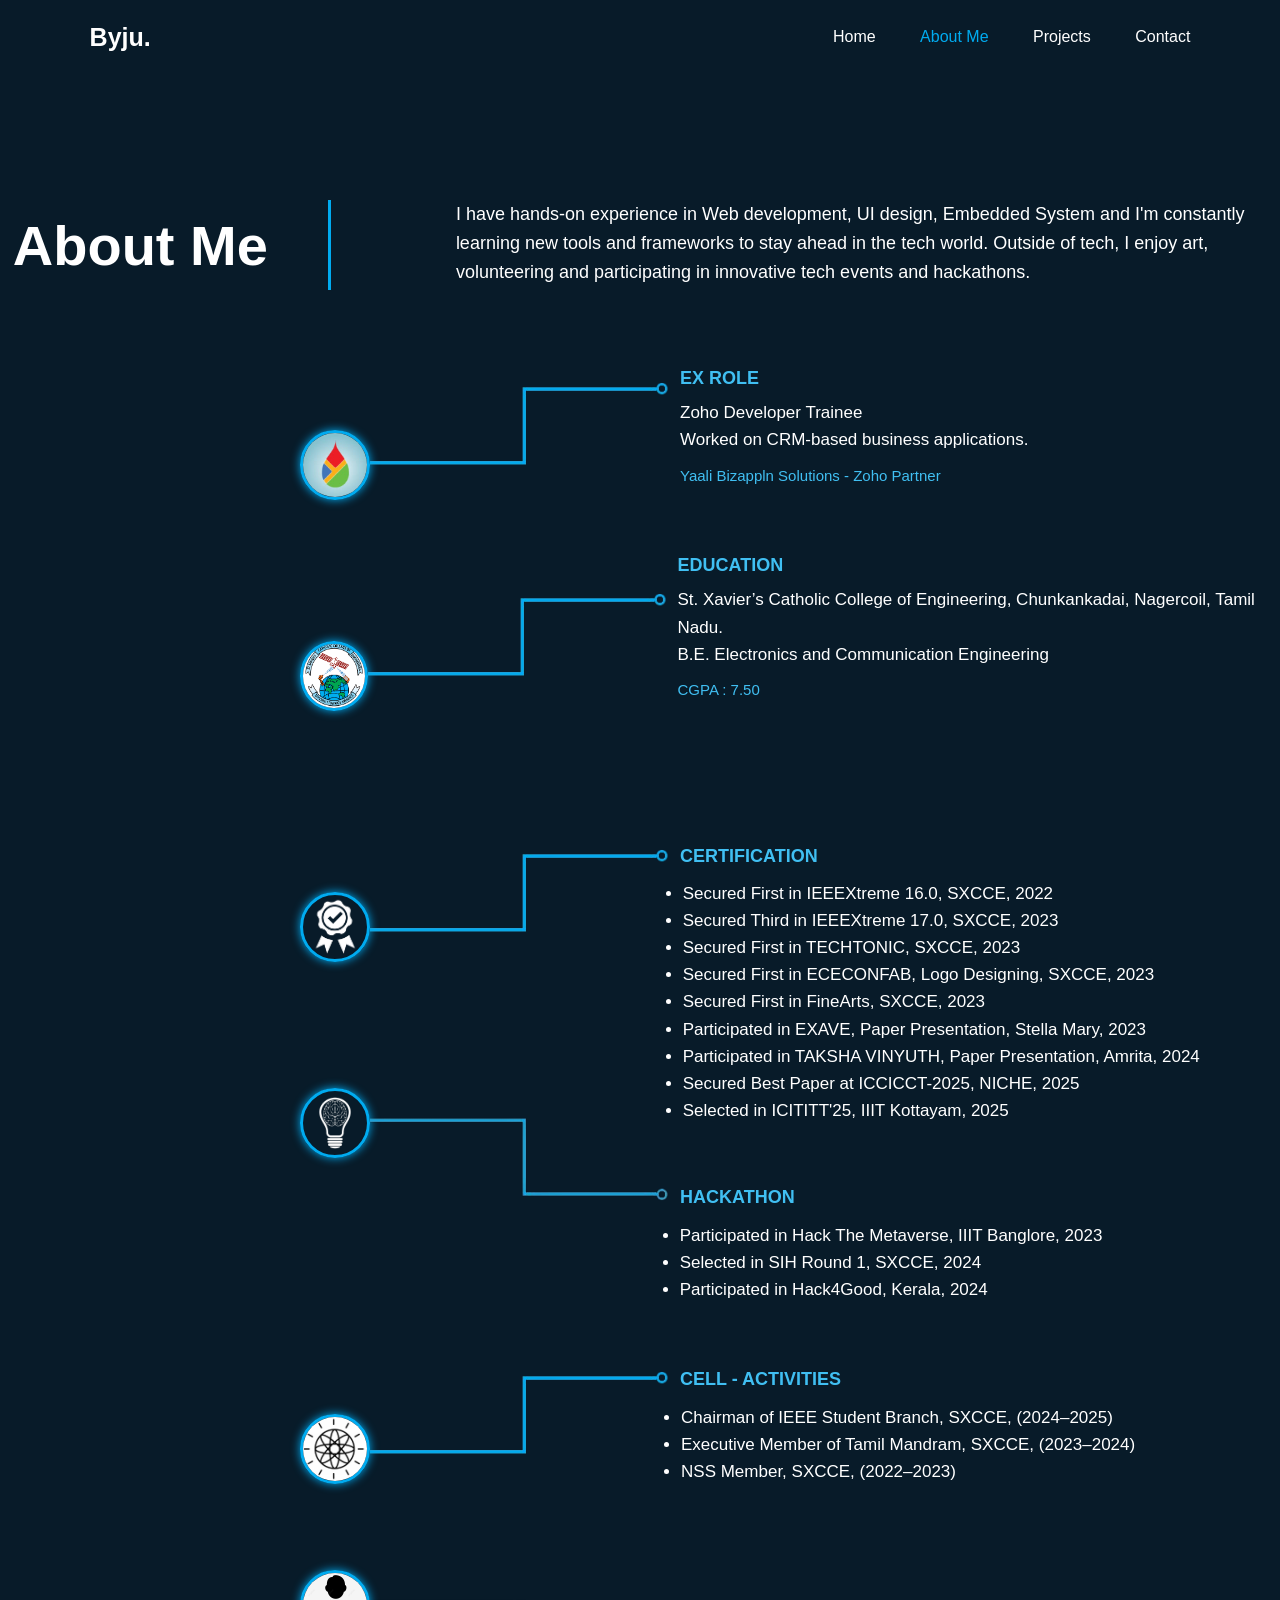
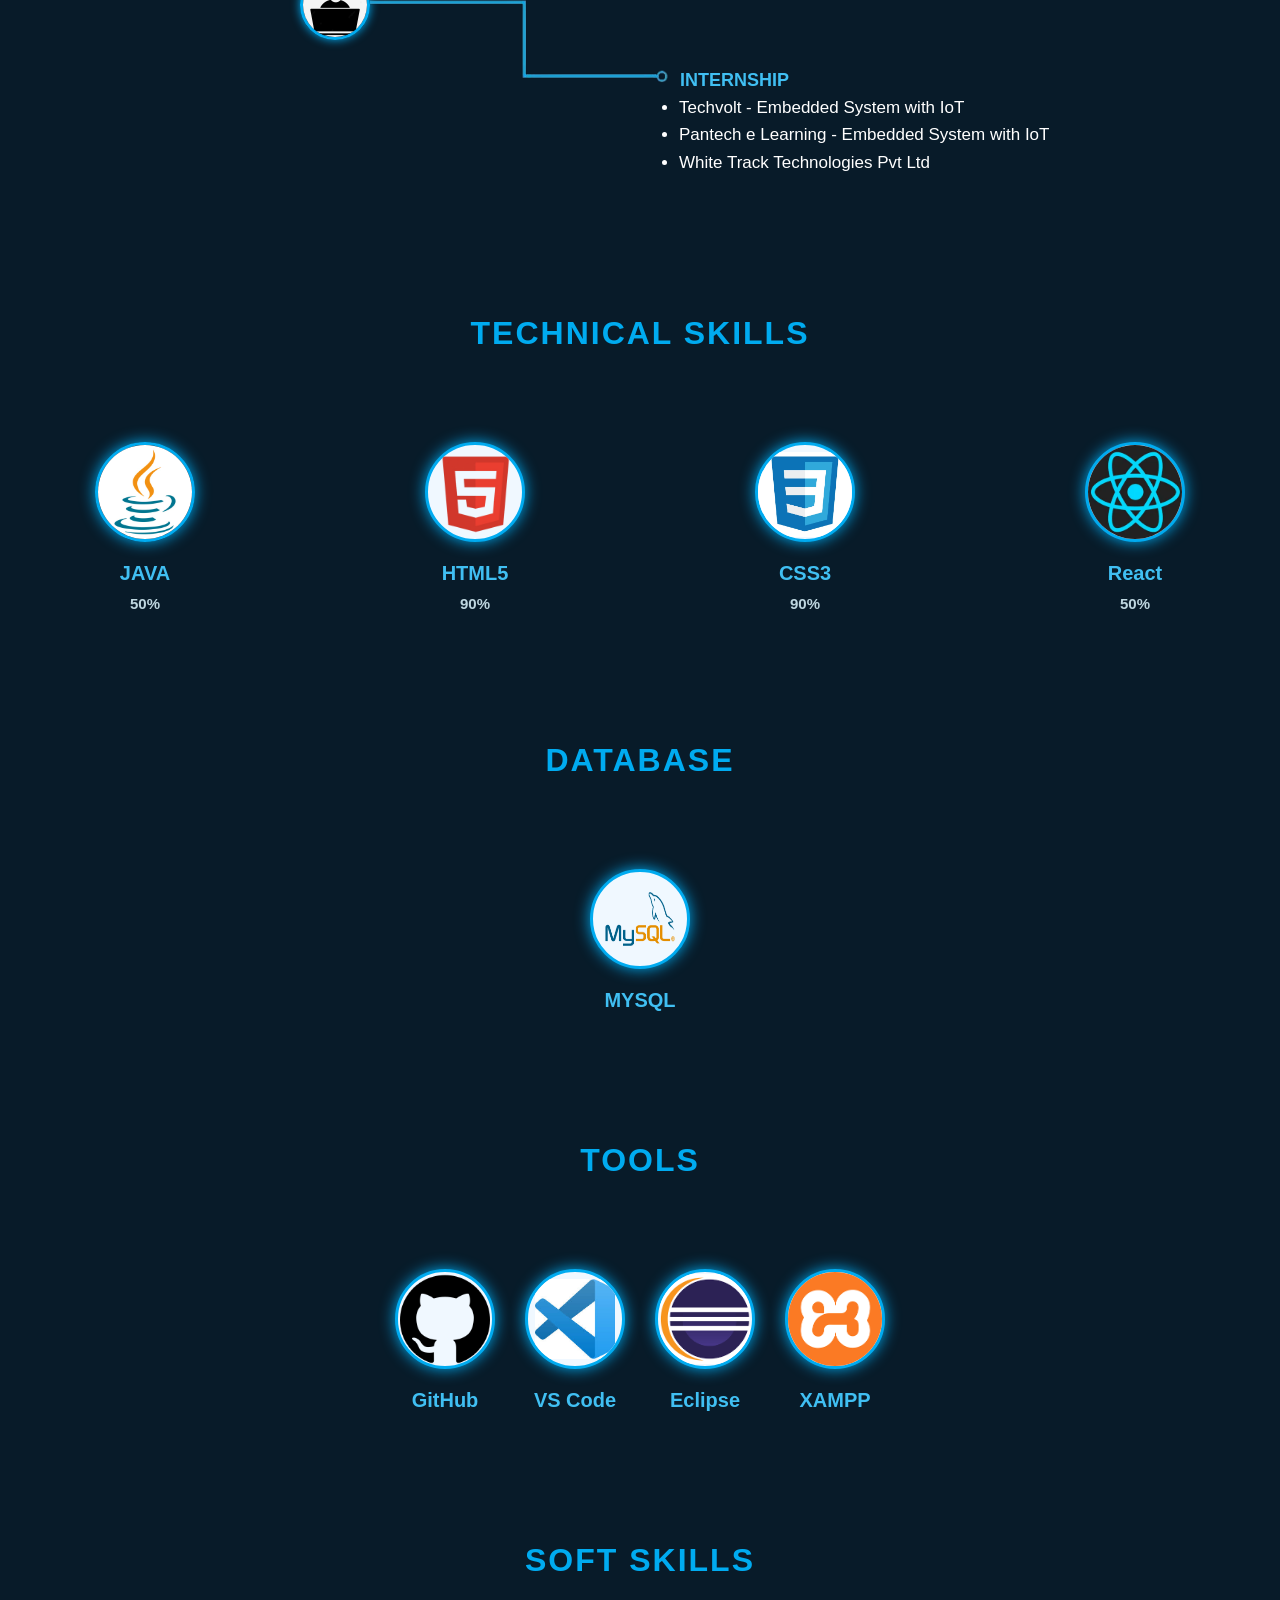
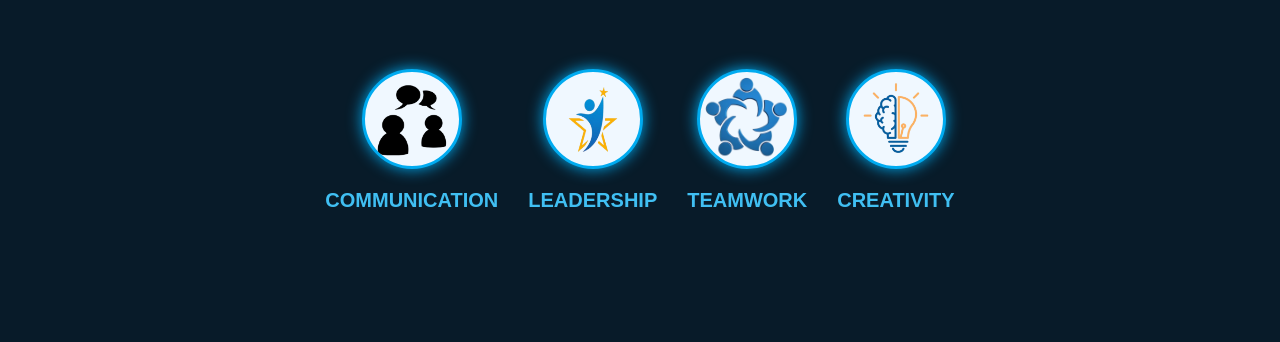
==== about.html @ d05a72ec "first commit" ====
<!DOCTYPE html>
<html lang="en">
<head>
    <meta name="viewport" content="width=device-width, initial-scale=1.0">
    <title>About Me</title>
    <link rel="stylesheet" href="about.css">
</head>
<body>
    <header class="header">
        <a href="#" class="logo">Byju.</a>
        <nav class="navbar">
            <a href="index.html">Home</a>
            <a href="about.html" class="active">About Me</a>
            <a href="Projects.html">Projects</a>
            <a href="contact.html">Contact</a>
        </nav>
    </header>

<section class="about">
  <div class="about-content">
    <div class="about-row">
      <h1><span>About</span> <span>Me</span></h1>
      <div class="line-row">
      <p>
        I have hands-on experience in Web development, UI design, Embedded System and I'm constantly learning new tools and frameworks to stay ahead in the tech world. Outside of tech, I enjoy art, volunteering and participating in innovative tech events and hackathons.
      </p>
    </div>
    </div>
  </div>
</section>


<div class="certificate-row">
  <div class="circle-box">
    <img src="yaali.jpeg" style="width: 70px; height: 70px;" alt="certification">
  </div>

   <img src="line.png" class="line-img">

  <div class="education-text" style="margin-top: 35px;">
    <span>EX ROLE</span>
    <p>
      Zoho Developer Trainee
      <br>
        Worked on CRM-based business applications.
      <br>
      <p style="font-size:15px;  color:#40bff2;">Yaali Bizappln Solutions - Zoho Partner
</p>
    </p>
  </div>
</div>


<div class="certificate-row">
  <div class="circle-box">
    <img src="xavier.png" style="width: 70px; height: 70px;" alt="certification">
  </div>

  <img src="line.png" class="line-img">

  <div class="education-text" style="margin-top: 15px;">
    <span>EDUCATION</span>
    <p>
      St. Xavier’s Catholic College of Engineering, Chunkankadai, Nagercoil, Tamil Nadu.
      <br>
      B.E. Electronics and Communication Engineering &emsp;&emsp;&emsp;<p style="font-size:15px;  color:#40bff2;">
  CGPA : 7.50
</p>
    </p>
  </div>
</div>


<div class="certificate-row" style="display: flex; align-items: center;">
    <div class="circle-box" style="margin-top:140px">  
        <img src="certificate_logo.png" style="width: 60px; height: 60px;" alt="certification">
    </div>
    <img src="line.png" style="width: 300px; height: 100px; margin-left: 0px; margin-top:70px ;">
<span style="color: #40bff2; margin-left: 10px; font-size: 18px; font-weight: 700;">CERTIFICATION</span>
<ul style="margin-top: 100px; margin-left: -135px; color: white; font-size: 17px;margin-bottom: -190px;line-height: 1.6;">
  <li>Secured First in IEEEXtreme 16.0, SXCCE, 2022</li>
  <li>Secured Third in IEEEXtreme 17.0, SXCCE, 2023</li>
  <li>Secured First in TECHTONIC, SXCCE, 2023</li>
  <li>Secured First in ECECONFAB, Logo Designing, SXCCE, 2023</li>
  <li>Secured First in FineArts, SXCCE, 2023</li>
  <li>Participated in EXAVE, Paper Presentation, Stella Mary, 2023</li>
  <li>Participated in TAKSHA VINYUTH, Paper Presentation, Amrita, 2024</li>
  <li>Secured Best Paper at ICCICCT-2025, NICHE, 2025</li>
  <li>Selected in ICITITT'25, IIIT Kottayam, 2025</li>
</ul>
</div>

<div class="hackathon-row" style="display: flex; align-items: center; margin-top: 60px;">
  <div class="circle-box" style="margin-top: -150px;">
    <img src="hackathon-.png" style="width: 100px; height: 100px;" alt="hackathon">
  </div>
  <img src="line_op.png" style="width: 300px; height: 100px; margin-left: 0px; margin-top:-80px">
  <span style="color: #40bff2; margin-left: 10px; font-size: 18px; font-weight: 700;">HACKATHON</span>
  <ul style="margin-top: 200px; margin-left: -115px; color: white; font-size: 17px; margin-bottom: 70px;line-height: 1.6;">
  <li>Participated in Hack The Metaverse, IIIT Banglore, 2023</li>
  <li>Selected in SIH Round 1, SXCCE, 2024</li>
  <li>Participated in Hack4Good, Kerala, 2024</li>
</ul>
</div>

<div class="cell-activity" style="display: flex; align-items: center; margin-top: 60px;">
  <div class="circle-box" style="margin-top: -290px;">
    <img src="cell.jpg" style="width: 80px; height: 80px;" alt="cell activity">
  </div>
  <img src="line.png" style="width: 300px; height: 100px; margin-left: 0px; margin-top:-360px">
  <span style="color: #40bff2; margin-left: 10px; font-size: 18px; font-weight: 700;margin-top: -430px;">CELL - ACTIVITIES</span>
  <ul style="margin-bottom: 270px; margin-left: -160px; color: white; font-size: 17px; margin-top: -30px; line-height: 1.6;">
  <li>Chairman of IEEE Student Branch, SXCCE, (2024–2025)</li>
  <li>Executive Member of Tamil Mandram, SXCCE, (2023–2024)</li>
  <li>NSS Member, SXCCE, (2022–2023)</li>
</ul>
</div>

<div class="internship" style="display: flex; align-items: center; margin-top: 60px;">
  <div class="circle-box" style="margin-top: -420px;">
    <img src="internship.jpg" style="width: 80px; height: 80px;" alt="internship">
  </div>
  <img src="line_op.png" style="width: 300px; height: 100px; margin-left: 0px; margin-top:-350px">
  <span style="color: #40bff2; margin-left: 10px; font-size: 18px; font-weight: 700;margin-top: -270px;">INTERNSHIP</span>
  <ul style="margin-top: -220px; margin-left: -110px; color: white; font-size: 17px; margin-bottom: -60px; line-height: 1.6;">
  <li>Techvolt - Embedded System with IoT</li>
  <li>Pantech e Learning - Embedded System with IoT</li>
  <li>White Track Technologies Pvt Ltd</li>
</ul>
</div>

<center>
  <h2 style="color: #00abf0; font-size: 32px; font-weight: bold; letter-spacing: 2px; margin-top: 100px; margin-bottom: -30px;">
    TECHNICAL SKILLS</h2></center>

<div class="skills-section" style="display: flex; flex-wrap: wrap; justify-content: center; gap: 30px; margin-top: 20px; margin-bottom: 130px;">
  <div class="skill-item" style="display: flex; flex-direction: column; align-items: center;">
    <div class="lan-box" style="background-color: transparent; margin-left: 0px; margin-bottom: 20px;">
      <img src="java.jpg" style="width: 120px; height: 120px;" alt="java">
    </div>
    <p style="color: #40bff2; font-weight: bold; font-size: 20px;">JAVA</p>
    <p style="color: #bfd7e0; font-weight: bold; font-size: 15px; margin-top: 10px;">50%</p>
  </div>

  <div class="skill-item" style="display: flex; flex-direction: column; align-items: center;">
    <div class="lan-box" style="background-color: aliceblue; margin-bottom: 20px;">
      <img src="html 5.png" style="width: 95px; height: 95px;" alt="html">
    </div>
    <p style="color: #40bff2; font-weight: bold; font-size: 20px; margin-left: 200px;">HTML5</p>
    <p style="color: #bfd7e0; font-weight: bold; font-size: 15px; margin-left: 200px; margin-top: 10px;">90%</p>
  </div>

  <div class="skill-item" style="display: flex; flex-direction: column; align-items: center;">
    <div class="lan-box" style="background-color: aliceblue; margin-bottom: 20px;">
      <img src="css.jpg" style="width: 120px; height: 85px; margin-top: 5px;" alt="css">
    </div>
    <p style="color: #40bff2; font-weight: bold; font-size: 20px; margin-left: 200px;">CSS3</p>
    <p style="color: #bfd7e0; font-weight: bold; font-size: 15px; margin-left: 200px; margin-top: 10px;">90%</p>
  </div>

  <div class="skill-item" style="display: flex; flex-direction: column; align-items: center;">
    <div class="lan-box" style="background-color: aliceblue; margin-bottom: 20px;">
      <img src="react.png" style="width: 95px; height: 96px;" alt="react">
    </div>
    <p style="color: #40bff2; font-weight: bold; font-size: 20px; margin-left: 200px;">React</p>
    <p style="color: #bfd7e0; font-weight: bold; font-size: 15px; margin-left: 200px; margin-top: 10px;">50%</p>
  </div>
</div>


<div>
  <center>
    <h2 style="color: #00abf0; font-size: 32px; font-weight: bold; letter-spacing: 2px; margin-top: 100px; margin-bottom: -30px;">
      DATABASE
    </h2>
  </center>
  <div class="skills-section" style="display: flex; flex-wrap: wrap; justify-content: center; gap: 30px; margin-top: 20px; margin-bottom: 130px;">
    <div class="skill-item" style="display: flex; flex-direction: column; align-items: center;">
      <div class="lans-box" style="background-color: aliceblue; margin-bottom: 20px;">
        <img src="mysql.png" style="width: 90px; height: 90px;" alt="mysql">
      </div>
      <p style="color: #40bff2; font-weight: bold; font-size: 20px;">MYSQL</p>
    </div>
</div>


<div>
  <center>
    <h2 style="color: #00abf0; font-size: 32px; font-weight: bold; letter-spacing: 2px; margin-top: 100px; margin-bottom: -30px;">
      TOOLS
    </h2>
  </center>
  <div class="skills-section" style="display: flex; flex-wrap: wrap; justify-content: center; gap: 30px; margin-top: 20px; margin-bottom: 130px;">
    <div class="skill-item" style="display: flex; flex-direction: column; align-items: center;">
      <div class="lans-box" style="background-color: aliceblue; margin-bottom: 20px;">
        <img src="github.png" style="width: 90px; height: 90px;" alt="github">
      </div>
      <p style="color: #40bff2; font-weight: bold; font-size: 20px;">GitHub</p>
    </div>

    <div class="skill-item" style="display: flex; flex-direction: column; align-items: center;">
      <div class="lans-box" style="background-color: aliceblue; margin-bottom: 20px;">
        <img src="vs.jpg" style="width: 80px; height: 80px;" alt="vs">
      </div>
      <p style="color: #40bff2; font-weight: bold; font-size: 20px;">VS Code</p>
    </div>

    <div class="skill-item" style="display: flex; flex-direction: column; align-items: center;">
      <div class="lans-box" style="background-color: aliceblue; margin-bottom: 20px;">
        <img src="eclipse.png" style="width: 90px; height: 90px;" alt="eclipse">
      </div>
      <p style="color: #40bff2; font-weight: bold; font-size: 20px;">Eclipse</p>
    </div>

    <div class="skill-item" style="display: flex; flex-direction: column; align-items: center;">
      <div class="lans-box" style="background-color: aliceblue; margin-bottom: 20px;">
        <img src="xampp.png" style="width: 95px; height: 95px;" alt="xampp">
      </div>
      <p style="color: #40bff2; font-weight: bold; font-size: 20px;">XAMPP</p>
    </div>
</div>


<center>
  <h2 style="color: #00abf0; font-size: 32px; font-weight: bold; letter-spacing: 2px; margin-top: 100px; margin-bottom: -30px;">
    SOFT SKILLS
  </h2>
</center>

<div class="skills-section" style="display: flex; flex-wrap: wrap; justify-content: center; gap: 30px; margin-top: 20px; margin-bottom: 130px;">
  <div class="skill-item" style="display: flex; flex-direction: column; align-items: center;">
    <div class="lans-box" style="background-color: aliceblue; margin-bottom: 20px;">
      <img src="comm.png" style="width: 70px; height: 75px;" alt="comm">
    </div>
    <p style="color: #40bff2; font-weight: bold; font-size: 20px;">COMMUNICATION</p>
  </div>

  <div class="skill-item" style="display: flex; flex-direction: column; align-items: center;">
    <div class="lans-box" style="background-color: aliceblue; margin-bottom: 20px;">
       <img src="leader.png" style="width: 130px; height: 125px;" alt="leader">
    </div>
    <p style="color: #40bff2; font-weight: bold; font-size: 20px;">LEADERSHIP</p>
  </div>

  <div class="skill-item" style="display: flex; flex-direction: column; align-items: center;">
    <div class="lans-box" style="background-color: aliceblue; margin-bottom: 20px;">
      <img src="teamwork-.png" style="width: 120px; height: 110px; margin-bottom: 2px;" alt="team">
    </div>
    <p style="color: #40bff2; font-weight: bold; font-size: 20px;">TEAMWORK</p>
  </div>

  <div class="skill-item" style="display: flex; flex-direction: column; align-items: center;">
    <div class="lans-box" style="background-color: aliceblue; margin-bottom: 20px;">
      <img src="creativity.png" style="width: 135px; height: 130px; margin-bottom: 2px;" alt="creativity">
    </div>
    <p style="color: #40bff2; font-weight: bold; font-size: 20px;">CREATIVITY</p>
  </div>
</div>


</body>
</html>
---- about.css ----
* {
    margin: 0;
    padding: 0;
    box-sizing: border-box;
    font-family: 'Poppins', sans-serif;
}

body {
    background: #081b29;
    color: white;
}

.header {
    position: fixed;
    top: 0;
    left: 0;
    width: 100%;
    height: 15px;
    padding: 37px 7%;
    background: #081b29;
    display: flex;
    justify-content: space-between;
    align-items: center;
    z-index: 100;
}

.logo {
    font-size: 25px;
    font-weight: 600;
    color: rgb(255, 255, 255);
    text-decoration: none;
}

.navbar a {
    margin-left: 40px;
    text-decoration: none;
    color: rgb(255, 255, 255);
    font-weight: 500;
    transition: 1s;
}

.navbar a:hover,
.navbar a.active {
    color: #00abf0
}
.about {
  margin-top: 10vh;
  padding: 0 1%;
  text-align: center;
}

.about-content {
  max-width: 1320px;
  margin: 0 auto;
  margin-top: 200px;
}
.about-content h1 {
  font-size: 56px;
  font-weight: 700;
  margin: 0;
  white-space: nowrap; 
}

.about-row {
  display: flex;
  align-items: center;
  text-align: left;
  gap: 30px; 
}
.about-row p {
    font-size: 25px;
    line-height: 1.6;
    margin-bottom: 4px;
}

.line-row {
  border-left: 3px solid #00abf0;
  padding-left: 25px;

}


.about-content h1 {
  font-size: 56px;
  font-weight: 700;
  margin: 0;
  margin-right: 30px; 
}


.about-content p {
  font-size: 18px;
  line-height: 1.6;
  max-width: 1000px;
  padding-left: 100px;
}

.circle-box {
    width: 70px;
    height: 70px;
    border-radius: 50%;
    overflow: hidden;
    border: 3px solid #00abf0;
    box-shadow: 0 0 10px #00abf0;
    display: flex;
    justify-content: center;
    align-items: center;
    margin-left: 300px;
    margin-top: 100px;
}
.lan-box {
    width: 100px;
    height: 100px;
    border-radius: 50%;
    overflow: hidden;
    border: 3px solid #00abf0;
    box-shadow: 0 0 15px #00abf0;
    display: flex;
    justify-content: center;
    align-items: center;
    margin-left: 200px;
    margin-top: 100px;
}

.lans-box {
    width: 100px;
    height: 100px;
    border-radius: 50%;
    overflow: hidden;
    border: 3px solid #00abf0;
    box-shadow: 0 0 15px #00abf0;
    display: flex;
    justify-content: center;
    align-items: center;
    margin-top: 100px;
}


.certificate-row {
  display: flex;
  align-items: center;
  margin: 40px 0;
}

.certificate-row .circle-box img {
  width: 70px;
  height: 70px;
}
.certificate-row .line-img {
  width: 300px;
  height: 100px;
  margin-top: 20px;
}
/* Text Styling */
.certificate-row .education-text span {
  color: #40bff2;
  font-size: 18px;
  font-weight: 700;
  margin-left: 10px;
}

.certificate-row .education-text p {
  color: white;
  font-size: 17px;
  line-height: 1.6;
  margin: 10px 0 0 10px;
}

/* 🔹 Responsive Fix for ≤768px */
@media (max-width: 768px) {
  .certificate-row {
    flex-direction: column;
    text-align: center;
  }

  .certificate-row .circle-box,
  .certificate-row .line-img {
    display: none;
  }

  .certificate-row .education-text span {
    margin: 10px 0;
    font-size: 16px;
  }

  .certificate-row .education-text p {
    font-size: 15px;
    margin: 5px 0 0 0;
    text-align: center;
  }
}



@media screen and (max-width: 768px) {
  .header {
    flex-direction: column;
    align-items: flex-start;
    padding: 20px 5%;
    height: 100px;
  }

  .navbar {
    display: flex;
    flex-wrap: wrap;
    margin-top: 10px;
  }

  .navbar a {
    margin: 10px 10px 0 0;
  }

  .about {
    margin-top: 20vh;
    padding: 0 5%;
  }

  .about-content {
    margin-top: 100px;
  }

  .about-content h1 {
    font-size: 36px;
    white-space: normal;
    text-align: center;
  }

  .about-row {
    flex-direction: column;
    align-items: center;
    text-align: center;
  }

  .about-content p {
    padding-left: 0;
    font-size: 16px;
  }
  
  .lan-box {
    width: 80px;
    height: 80px;
    margin: 40px auto 20px auto;
  }

  p[style*="margin-left"] {
    margin-left: 0 !important;
    text-align: center;
  }

    .certificate-row {
    flex-direction: column;
    align-items: center;
    text-align: center;
    margin: 40px 0;
  
  }

  .certificate-row .circle-box {
   display: none;
  }

  .certificate-row img {
    display: none; 
  }

  .certificate-row span {
    margin: 20px 0 10px 0 !important;
    font-size: 16px !important;
  }

  .certificate-row ul {
    margin: 10px 20px !important;
    padding-left: 20px;
    font-size: 15px;
    text-align: left;
    line-height: 1.6;
  }

    
    .hackathon-row {
    flex-direction: column;
    align-items: center;
    text-align: center;
    margin: 40px 0;
  
  }

  .hackathon-row .circle-box {
   display: none;
  }

  .hackathon-row img {
    display: none; 
  }

  .hackathon-row span {
    margin: 20px 0 10px 0 !important;
    font-size: 16px !important;
  }

  .hackathon-row ul {
    margin: 10px 20px !important;
    padding-left: 20px;
    font-size: 15px;
    text-align: left;
    line-height: 1.6;
  }
  
  .cell-activity{
    flex-direction: column;
    align-items: center;
    text-align: center;
    margin: 40px 0;
  
  }

  .cell-activity .circle-box {
   display: none;
  }

  .cell-activity img {
    display: none; 
  }

  .cell-activity span {
    margin: 20px 0 10px 0 !important;
    font-size: 16px !important;
  }

  .cell-activity ul {
    margin: 10px 20px !important;
    padding-left: 20px;
    font-size: 15px;
    text-align: left;
    line-height: 1.6;
  }
  
.internship{
    flex-direction: column;
    align-items: center;
    text-align: center;
    margin: 40px 0;
  
  }

  .internship .circle-box {
   display: none;
  }

  .internship img {
    display: none; 
  }

  .internship span {
    margin: 20px 0 10px 0 !important;
    font-size: 16px !important;
  }

  .internship ul {
    margin: 10px 20px !important;
    padding-left: 20px;
    font-size: 15px;
    text-align: left;
    line-height: 1.6;
  }


}
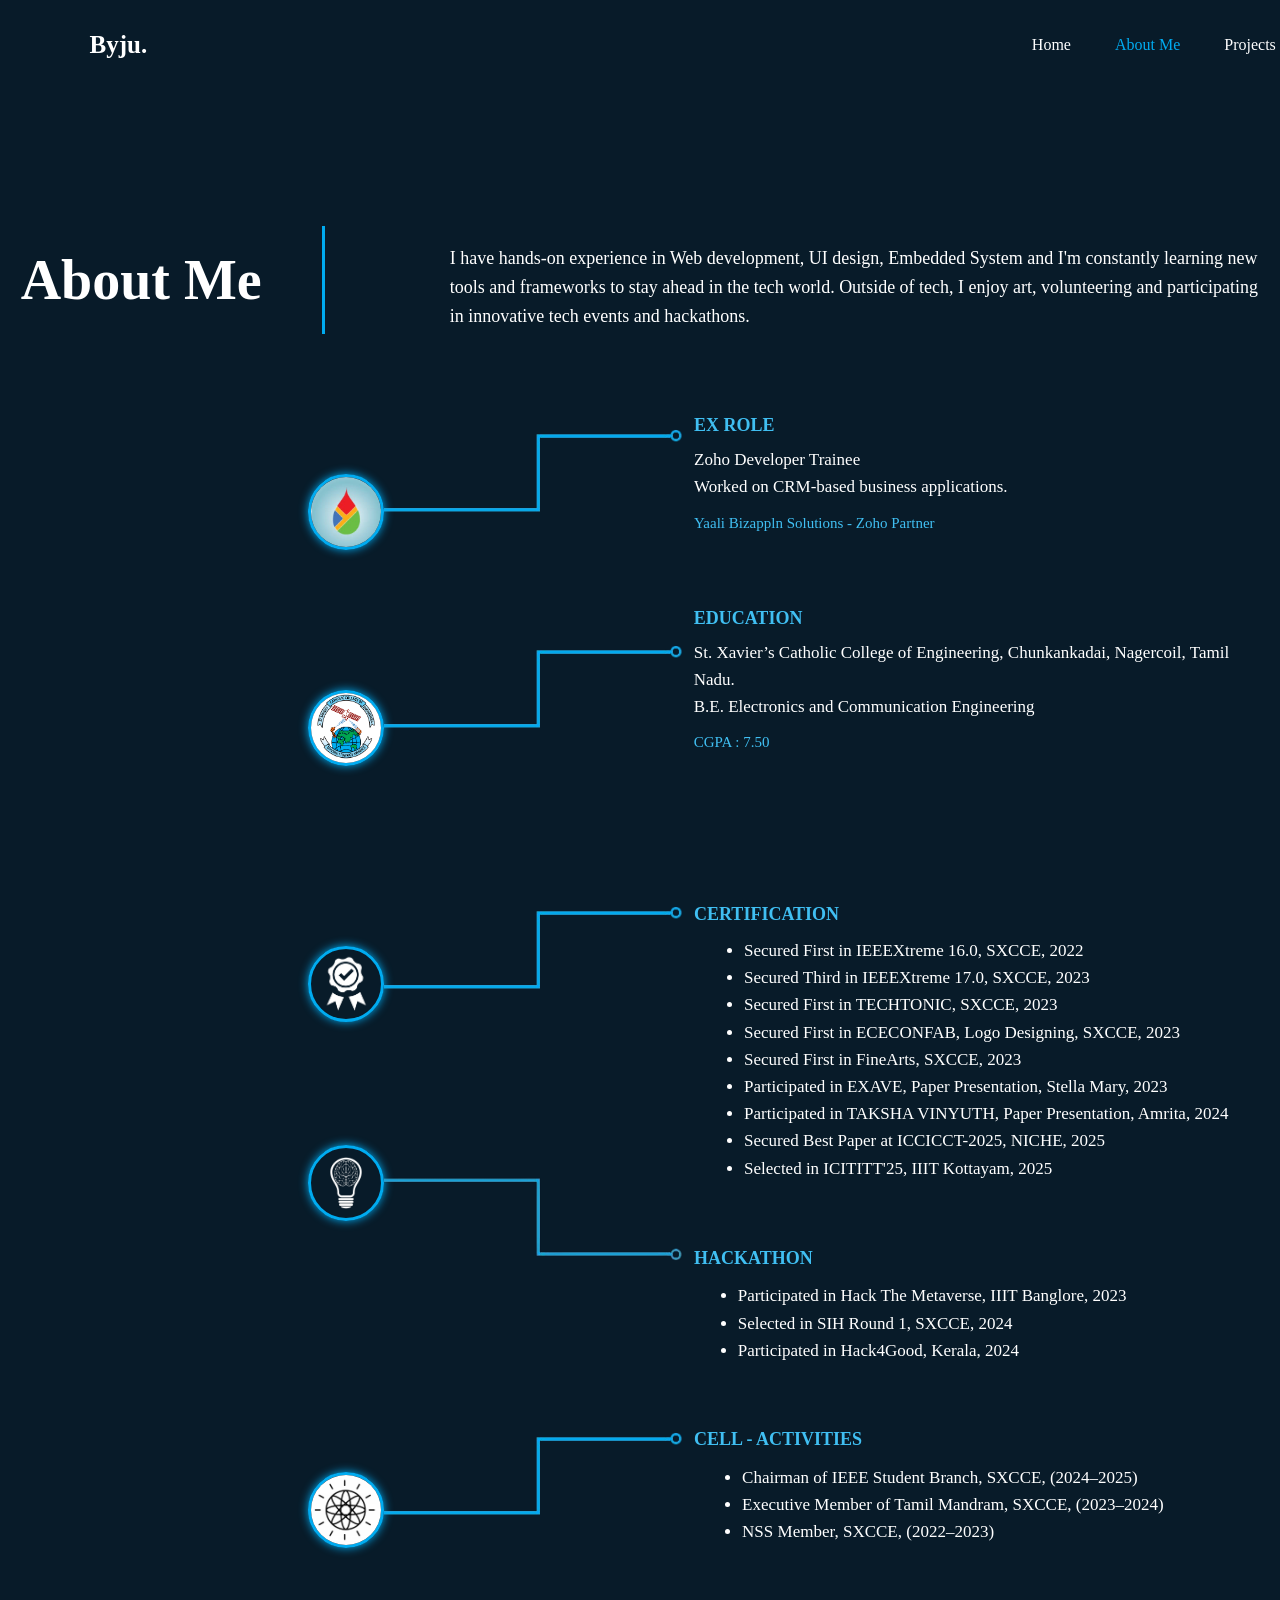
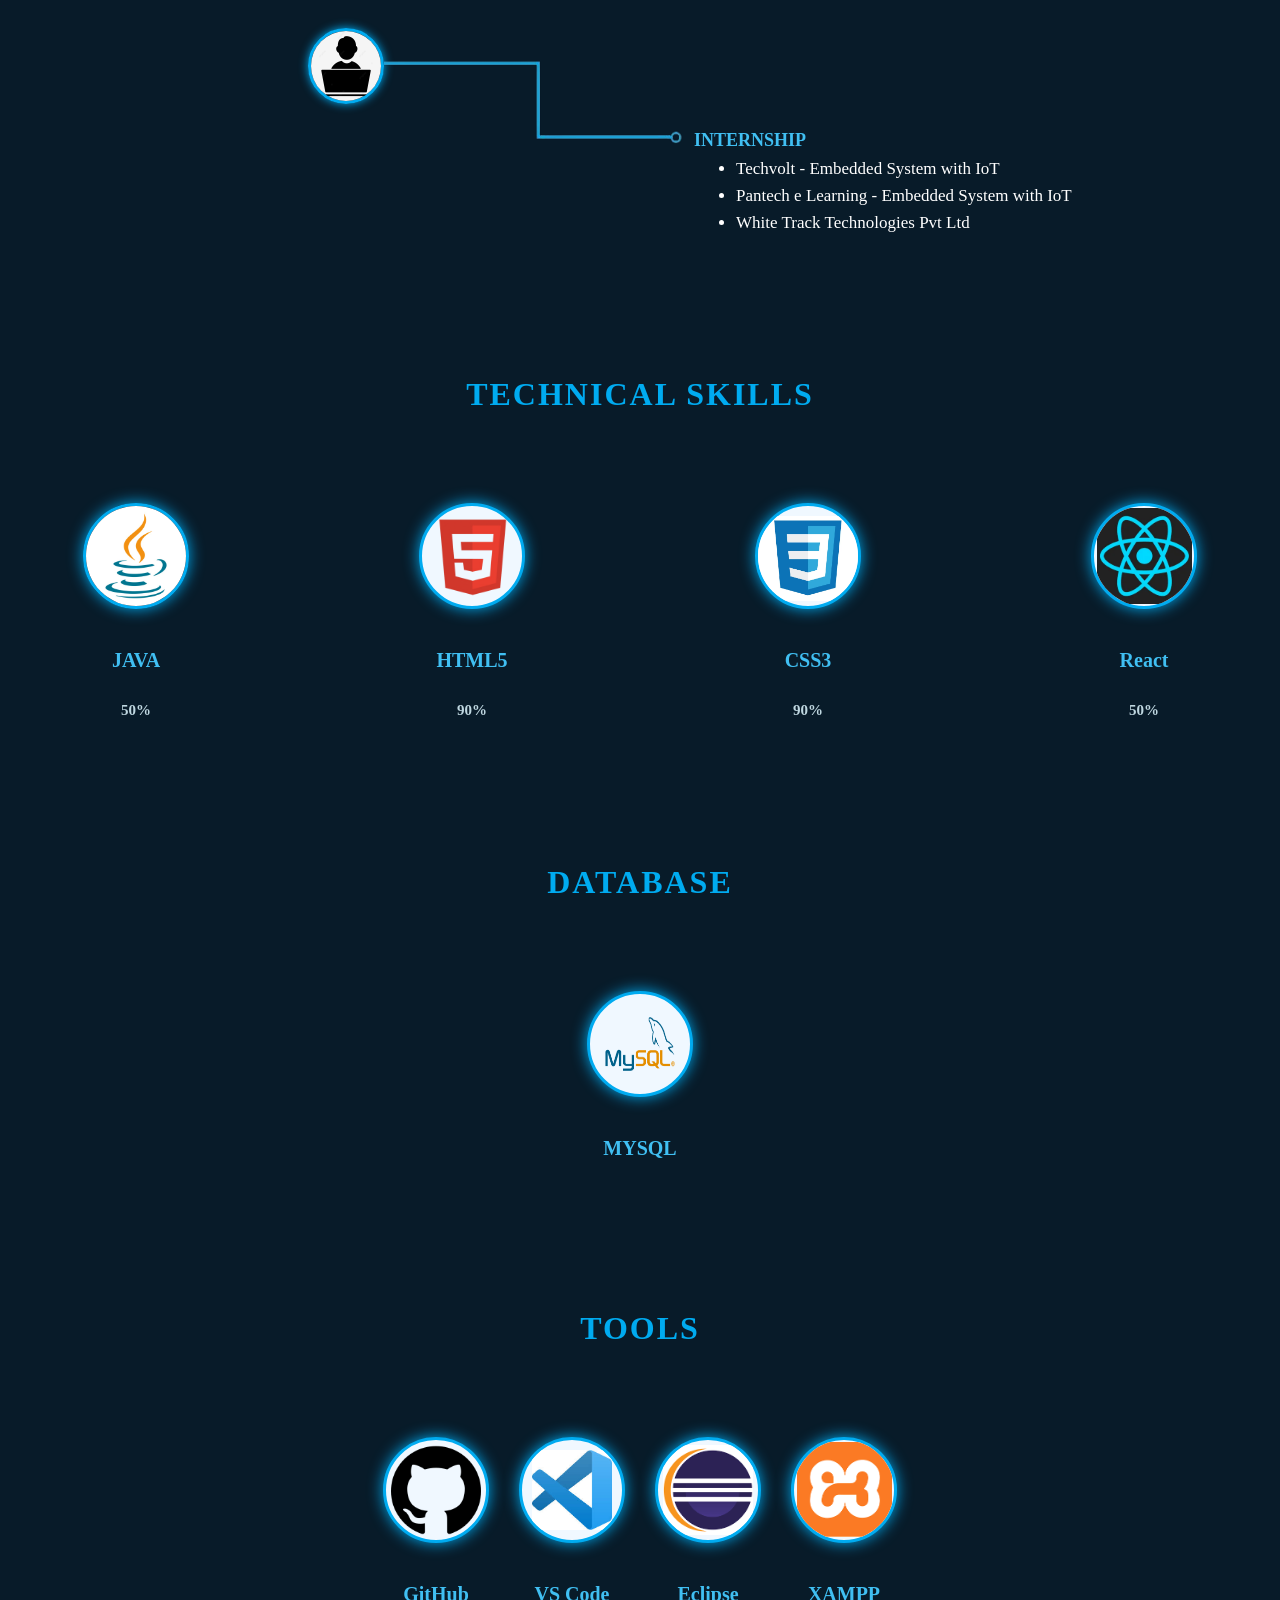
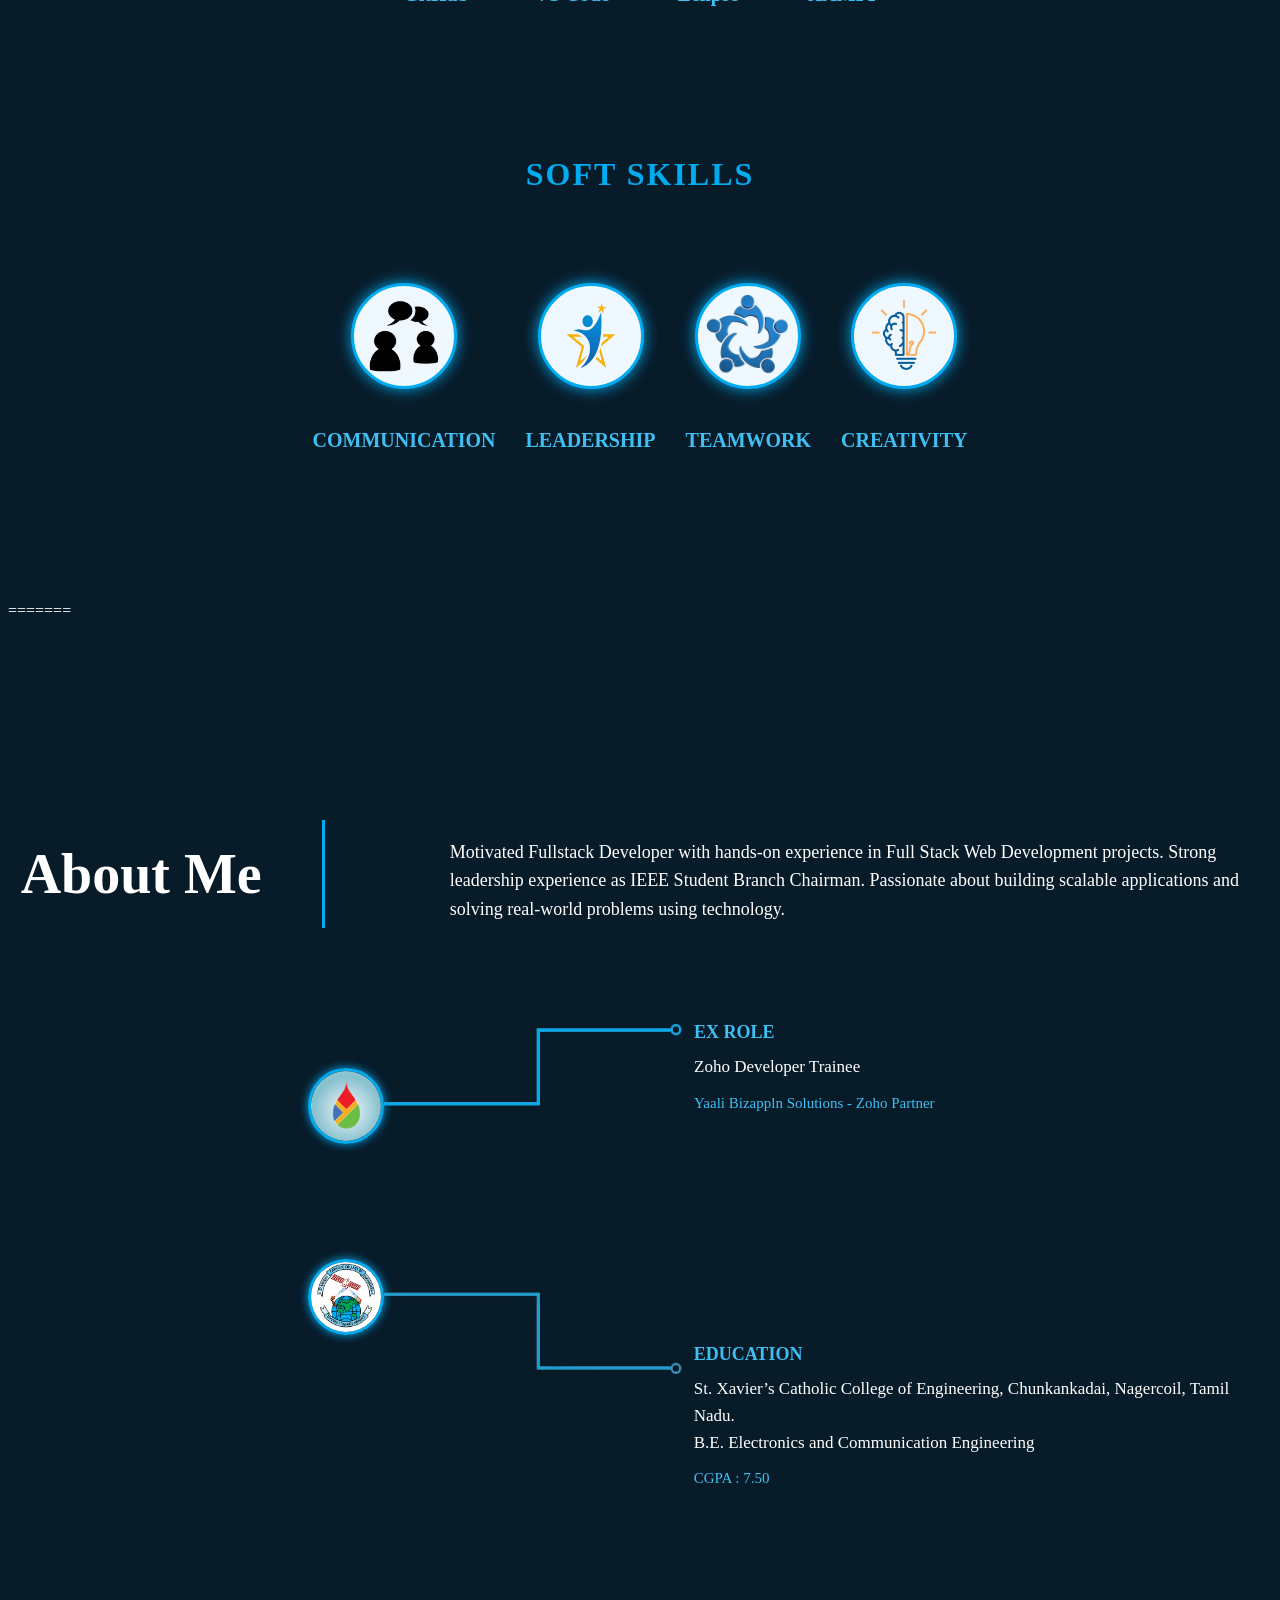
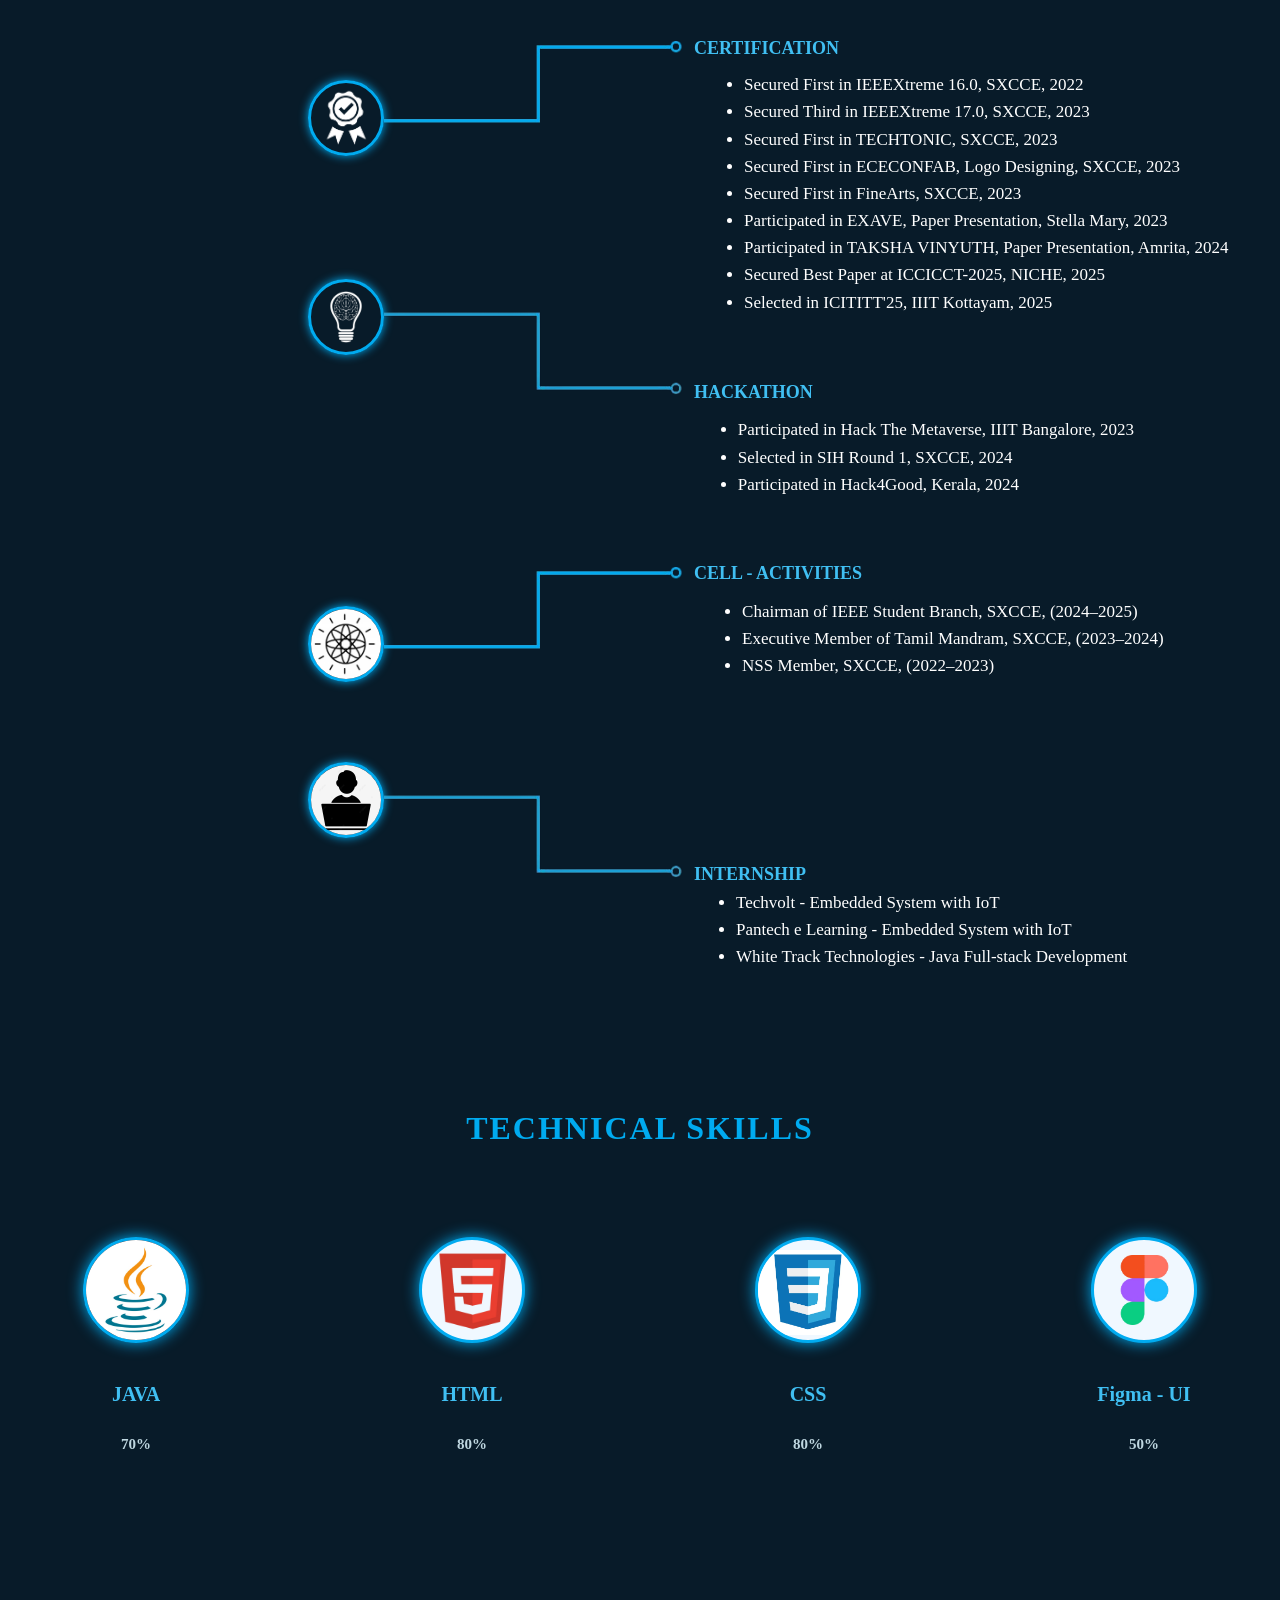
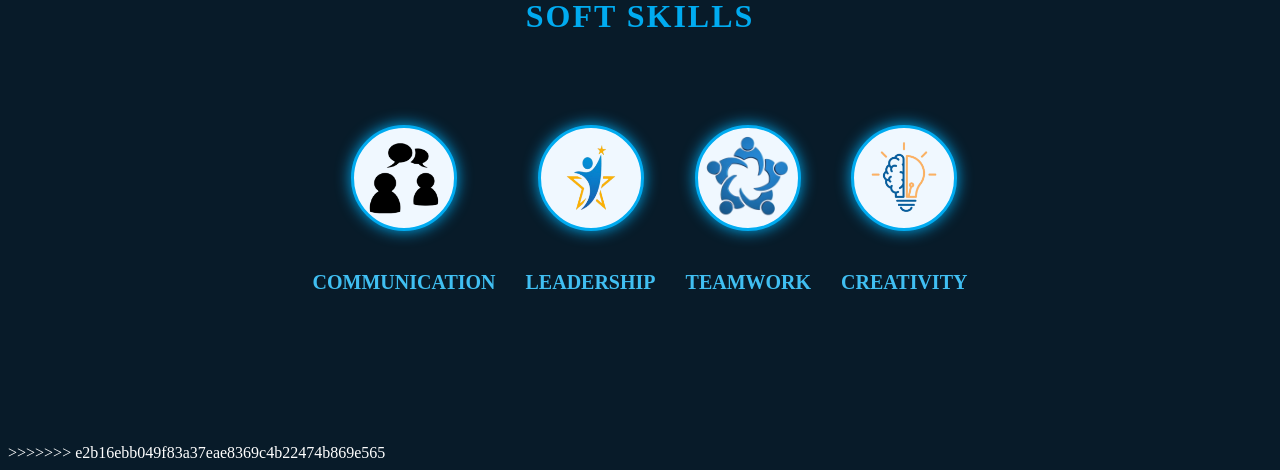
==== commit 44c4e9c2: "fix merge" ====
--- a/about.html
+++ b/about.html
@@ -1,3 +1,4 @@
+<<<<<<< HEAD
 <!DOCTYPE html>
 <html lang="en">
 <head>
@@ -261,4 +262,261 @@
 </body>
 </html>
 
- + 
+=======
+<!DOCTYPE html>
+<html lang="en">
+<head>
+    <meta name="viewport" content="width=device-width, initial-scale=1.0">
+    <title>About Me</title>
+    <link rel="stylesheet" href="about.css">
+</head>
+<body>
+    <header class="header">
+        <a href="#" class="logo">Byju.</a>
+        <nav class="navbar">
+            <a href="index.html">Home</a>
+            <a href="about.html" class="active">About Me</a>
+            <a href="Projects.html">Projects</a>
+            <a href="contact.html">Contact</a>
+        </nav>
+    </header>
+
+<section class="about">
+  <div class="about-content">
+    <div class="about-row">
+      <h1><span>About</span> <span>Me</span></h1>
+      <div class="line-row">
+      <p>
+        Motivated Fullstack Developer with hands-on experience in Full Stack Web Development projects. Strong leadership experience as IEEE Student Branch Chairman. Passionate about building scalable applications and solving real-world problems using technology.
+      </p>
+    </div>
+    </div>
+  </div>
+</section>
+
+
+
+    <div class="certificate-row">
+  <div class="circle-box">
+    <img src="yaali.jpeg" style="width: 70px; height: 70px;" alt="certification">
+  </div>
+
+   <img src="line.png" class="line-img">
+
+  <div class="education-text" style="margin-top: 35px;">
+    <span>EX ROLE</span>
+    <p>
+      Zoho Developer Trainee
+      <br>
+      <p style="font-size:15px;  color:#40bff2;">Yaali Bizappln Solutions - Zoho Partner
+</p>
+    </p>
+  </div>
+</div>
+
+    
+
+    
+<div class="certificate-row">
+  <div class="circle-box" style="margin-top: -90px;">
+    <img src="xavier.png" style="width: 70px; height: 70px;" alt="certification">
+  </div>
+  <img src="line_op.png" style="width: 300px; height: 100px; margin-left: 0px; margin-top:-20px">
+
+  <div class="education-text" style="margin-top: 160px;">
+    <span>EDUCATION</span>
+    <p>
+      St. Xavier’s Catholic College of Engineering, Chunkankadai, Nagercoil, Tamil Nadu.
+      <br>
+      B.E. Electronics and Communication Engineering&emsp;&emsp;&emsp;<p style="font-size:15px;  color:#40bff2;">
+  CGPA : 7.50
+</p>
+    </p>
+  </div>
+</div>
+
+
+
+
+    
+    
+<div class="certificate-row" style="display: flex; align-items: center;">
+    <div class="circle-box" style="margin-top:140px">  
+        <img src="certificate_logo.png" style="width: 60px; height: 60px;" alt="certification">
+    </div>
+
+       <img src="line.png" style="width: 300px; height: 100px; margin-left: 0px; margin-top:70px ;">
+<span style="color: #40bff2; margin-left: 10px; font-size: 18px; font-weight: 700;">CERTIFICATION</span>
+<ul style="margin-top: 100px; margin-left: -135px; color: white; font-size: 17px;margin-bottom: -190px;line-height: 1.6;">
+  <li>Secured First in IEEEXtreme 16.0, SXCCE, 2022</li>
+  <li>Secured Third in IEEEXtreme 17.0, SXCCE, 2023</li>
+  <li>Secured First in TECHTONIC, SXCCE, 2023</li>
+  <li>Secured First in ECECONFAB, Logo Designing, SXCCE, 2023</li>
+  <li>Secured First in FineArts, SXCCE, 2023</li>
+  <li>Participated in EXAVE, Paper Presentation, Stella Mary, 2023</li>
+  <li>Participated in TAKSHA VINYUTH, Paper Presentation, Amrita, 2024</li>
+  <li>Secured Best Paper at ICCICCT-2025, NICHE, 2025</li>
+  <li>Selected in ICITITT'25, IIIT Kottayam, 2025</li>
+</ul>
+</div>
+
+<div class="hackathon-row" style="display: flex; align-items: center; margin-top: 60px;">
+  <div class="circle-box" style="margin-top: -150px;">
+    <img src="hackathon-.png" style="width: 100px; height: 100px;" alt="hackathon">
+  </div>
+  <img src="line_op.png" style="width: 300px; height: 100px; margin-left: 0px; margin-top:-80px">
+  <span style="color: #40bff2; margin-left: 10px; font-size: 18px; font-weight: 700;">HACKATHON</span>
+  <ul style="margin-top: 200px; margin-left: -115px; color: white; font-size: 17px; margin-bottom: 70px;line-height: 1.6;">
+  <li>Participated in Hack The Metaverse, IIIT Bangalore, 2023</li>
+  <li>Selected in SIH Round 1, SXCCE, 2024</li>
+  <li>Participated in Hack4Good, Kerala, 2024</li>
+</ul>
+</div>
+
+<div class="cell-activity" style="display: flex; align-items: center; margin-top: 60px;">
+  <div class="circle-box" style="margin-top: -290px;">
+    <img src="cell.jpg" style="width: 80px; height: 80px;" alt="cell activity">
+  </div>
+  <img src="line.png" style="width: 300px; height: 100px; margin-left: 0px; margin-top:-360px">
+  <span style="color: #40bff2; margin-left: 10px; font-size: 18px; font-weight: 700;margin-top: -430px;">CELL - ACTIVITIES</span>
+  <ul style="margin-bottom: 270px; margin-left: -160px; color: white; font-size: 17px; margin-top: -30px; line-height: 1.6;">
+  <li>Chairman of IEEE Student Branch, SXCCE, (2024–2025)</li>
+  <li>Executive Member of Tamil Mandram, SXCCE, (2023–2024)</li>
+  <li>NSS Member, SXCCE, (2022–2023)</li>
+</ul>
+</div>
+
+<div class="internship" style="display: flex; align-items: center; margin-top: 60px;">
+  <div class="circle-box" style="margin-top: -420px;">
+    <img src="internship.jpg" style="width: 80px; height: 80px;" alt="internship">
+  </div>
+  <img src="line_op.png" style="width: 300px; height: 100px; margin-left: 0px; margin-top:-350px">
+  <span style="color: #40bff2; margin-left: 10px; font-size: 18px; font-weight: 700;margin-top: -270px;">INTERNSHIP</span>
+  <ul style="margin-top: -220px; margin-left: -110px; color: white; font-size: 17px; margin-bottom: -60px; line-height: 1.6;">
+  <li>Techvolt - Embedded System with IoT</li>
+  <li>Pantech e Learning - Embedded System with IoT</li>
+  <li>White Track Technologies - Java Full-stack Development</li>
+</ul>
+</div>
+
+<center>
+  <h2 style="color: #00abf0; font-size: 32px; font-weight: bold; letter-spacing: 2px; margin-top: 100px; margin-bottom: -30px;">
+    TECHNICAL SKILLS</h2></center>
+
+<div class="skills-section" style="display: flex; flex-wrap: wrap; justify-content: center; gap: 30px; margin-top: 20px; margin-bottom: 130px;">
+  <div class="skill-item" style="display: flex; flex-direction: column; align-items: center;">
+    <div class="lan-box" style="background-color: transparent; margin-left: 0px; margin-bottom: 20px;">
+      <img src="java.jpg" style="width: 120px; height: 120px;" alt="java">
+    </div>
+    <p style="color: #40bff2; font-weight: bold; font-size: 20px;">JAVA</p>
+    <p style="color: #bfd7e0; font-weight: bold; font-size: 15px; margin-top: 10px;">70%</p>
+  </div>
+
+  <div class="skill-item" style="display: flex; flex-direction: column; align-items: center;">
+    <div class="lan-box" style="background-color: aliceblue; margin-bottom: 20px;">
+      <img src="html 5.png" style="width: 95px; height: 95px;" alt="html">
+    </div>
+    <p style="color: #40bff2; font-weight: bold; font-size: 20px; margin-left: 200px;">HTML</p>
+    <p style="color: #bfd7e0; font-weight: bold; font-size: 15px; margin-left: 200px; margin-top: 10px;">80%</p>
+  </div>
+
+  <div class="skill-item" style="display: flex; flex-direction: column; align-items: center;">
+    <div class="lan-box" style="background-color: aliceblue; margin-bottom: 20px;">
+      <img src="css.jpg" style="width: 120px; height: 85px; margin-top: 5px;" alt="css">
+    </div>
+    <p style="color: #40bff2; font-weight: bold; font-size: 20px; margin-left: 200px;">CSS</p>
+    <p style="color: #bfd7e0; font-weight: bold; font-size: 15px; margin-left: 200px; margin-top: 10px;">80%</p>
+  </div>
+
+  <div class="skill-item" style="display: flex; flex-direction: column; align-items: center;">
+    <div class="lan-box" style="background-color: aliceblue; margin-bottom: 20px;">
+      <img src="Figma.png" style="width: 95px; height: 70px;" alt="figma">
+    </div>
+    <p style="color: #40bff2; font-weight: bold; font-size: 20px; margin-left: 200px;">Figma - UI</p>
+    <p style="color: #bfd7e0; font-weight: bold; font-size: 15px; margin-left: 200px; margin-top: 10px;">50%</p>
+  </div>
+</div>
+
+<center>
+  <h2 style="color: #00abf0; font-size: 32px; font-weight: bold; letter-spacing: 2px; margin-top: 100px; margin-bottom: -30px;">
+    SOFT SKILLS
+  </h2>
+</center>
+
+<div class="skills-section" style="display: flex; flex-wrap: wrap; justify-content: center; gap: 30px; margin-top: 20px; margin-bottom: 130px;">
+  <div class="skill-item" style="display: flex; flex-direction: column; align-items: center;">
+    <div class="lans-box" style="background-color: aliceblue; margin-bottom: 20px;">
+      <img src="comm.png" style="width: 70px; height: 75px;" alt="comm">
+    </div>
+    <p style="color: #40bff2; font-weight: bold; font-size: 20px;">COMMUNICATION</p>
+  </div>
+
+  <div class="skill-item" style="display: flex; flex-direction: column; align-items: center;">
+    <div class="lans-box" style="background-color: aliceblue; margin-bottom: 20px;">
+       <img src="leader.png" style="width: 130px; height: 125px;" alt="leader">
+    </div>
+    <p style="color: #40bff2; font-weight: bold; font-size: 20px;">LEADERSHIP</p>
+  </div>
+
+  <div class="skill-item" style="display: flex; flex-direction: column; align-items: center;">
+    <div class="lans-box" style="background-color: aliceblue; margin-bottom: 20px;">
+      <img src="teamwork-.png" style="width: 120px; height: 110px; margin-bottom: 2px;" alt="team">
+    </div>
+    <p style="color: #40bff2; font-weight: bold; font-size: 20px;">TEAMWORK</p>
+  </div>
+
+  <div class="skill-item" style="display: flex; flex-direction: column; align-items: center;">
+    <div class="lans-box" style="background-color: aliceblue; margin-bottom: 20px;">
+      <img src="creativity.png" style="width: 135px; height: 130px; margin-bottom: 2px;" alt="creativity">
+    </div>
+    <p style="color: #40bff2; font-weight: bold; font-size: 20px;">CREATIVITY</p>
+  </div>
+</div>
+
+
+</body>
+</html>
+
+
+ 
+
+
+
+
+
+
+
+
+
+
+
+
+
+
+
+
+
+
+
+
+
+
+
+
+
+
+
+
+
+
+
+
+
+
+
+
+
+
+
+>>>>>>> e2b16ebb049f83a37eae8369c4b22474b869e565
--- a/about.css
+++ b/about.css
@@ -1,3 +1,4 @@
+<<<<<<< HEAD
 * {
     margin: 0;
     padding: 0;
@@ -366,3 +367,381 @@
 
 
 }
+=======
+* {
+    margin: 0;
+    padding: 0;
+    box-sizing: border-box;
+    font-family: 'Poppins', sans-serif;
+}
+
+body {
+    background: #081b29;
+    color: white;
+}
+
+.header {
+    position: fixed;
+    top: 0;
+    left: 0;
+    width: 100%;
+    height: 15px;
+    padding: 37px 7%;
+    background: #081b29;
+    display: flex;
+    justify-content: space-between;
+    align-items: center;
+    z-index: 100;
+}
+
+.logo {
+    font-size: 25px;
+    font-weight: 600;
+    color: rgb(255, 255, 255);
+    text-decoration: none;
+}
+
+.navbar a {
+    margin-left: 40px;
+    text-decoration: none;
+    color: rgb(255, 255, 255);
+    font-weight: 500;
+    transition: 1s;
+}
+
+.navbar a:hover,
+.navbar a.active {
+    color: #00abf0
+}
+.about {
+  margin-top: 10vh;
+  padding: 0 1%;
+  text-align: center;
+}
+
+.about-content {
+  max-width: 1320px;
+  margin: 0 auto;
+  margin-top: 200px;
+}
+.about-content h1 {
+  font-size: 56px;
+  font-weight: 700;
+  margin: 0;
+  white-space: nowrap; 
+}
+
+.about-row {
+  display: flex;
+  align-items: center;
+  text-align: left;
+  gap: 30px; 
+}
+.about-row p {
+    font-size: 25px;
+    line-height: 1.6;
+    margin-bottom: 4px;
+}
+
+.line-row {
+  border-left: 3px solid #00abf0;
+  padding-left: 25px;
+
+}
+
+
+.about-content h1 {
+  font-size: 56px;
+  font-weight: 700;
+  margin: 0;
+  margin-right: 30px; 
+}
+
+
+.about-content p {
+  font-size: 18px;
+  line-height: 1.6;
+  max-width: 1000px;
+  padding-left: 100px;
+}
+
+.circle-box {
+    width: 70px;
+    height: 70px;
+    border-radius: 50%;
+    overflow: hidden;
+    border: 3px solid #00abf0;
+    box-shadow: 0 0 10px #00abf0;
+    display: flex;
+    justify-content: center;
+    align-items: center;
+    margin-left: 300px;
+    margin-top: 100px;
+}
+.lan-box {
+    width: 100px;
+    height: 100px;
+    border-radius: 50%;
+    overflow: hidden;
+    border: 3px solid #00abf0;
+    box-shadow: 0 0 15px #00abf0;
+    display: flex;
+    justify-content: center;
+    align-items: center;
+    margin-left: 200px;
+    margin-top: 100px;
+}
+
+.lans-box {
+    width: 100px;
+    height: 100px;
+    border-radius: 50%;
+    overflow: hidden;
+    border: 3px solid #00abf0;
+    box-shadow: 0 0 15px #00abf0;
+    display: flex;
+    justify-content: center;
+    align-items: center;
+    margin-top: 100px;
+}
+
+
+
+
+
+
+.certificate-row {
+  display: flex;
+  align-items: center;
+  margin: 40px 0;
+}
+
+.certificate-row .circle-box img {
+  width: 70px;
+  height: 70px;
+}
+.certificate-row .line-img {
+  width: 300px;
+  height: 100px;
+  margin-top: 20px;
+}
+/* Text Styling */
+.certificate-row .education-text span {
+  color: #40bff2;
+  font-size: 18px;
+  font-weight: 700;
+  margin-left: 10px;
+}
+
+.certificate-row .education-text p {
+  color: white;
+  font-size: 17px;
+  line-height: 1.6;
+  margin: 10px 0 0 10px;
+}
+
+/* 🔹 Responsive Fix for ≤768px */
+@media (max-width: 768px) {
+  .certificate-row {
+    flex-direction: column;
+    text-align: center;
+  }
+
+  .certificate-row .circle-box,
+  .certificate-row .line-img {
+    display: none;
+  }
+
+  .certificate-row .education-text span {
+    margin: 10px 0;
+    font-size: 16px;
+  }
+
+  .certificate-row .education-text p {
+    font-size: 15px;
+    margin: 5px 0 0 0;
+    text-align: center;
+  }
+}
+
+
+
+
+
+
+@media screen and (max-width: 768px) {
+  .header {
+    flex-direction: column;
+    align-items: flex-start;
+    padding: 20px 5%;
+    height: 100px;
+  }
+
+  .navbar {
+    display: flex;
+    flex-wrap: wrap;
+    margin-top: 10px;
+  }
+
+  .navbar a {
+    margin: 10px 10px 0 0;
+  }
+
+  .about {
+    margin-top: 20vh;
+    padding: 0 5%;
+  }
+
+  .about-content {
+    margin-top: 100px;
+  }
+
+  .about-content h1 {
+    font-size: 36px;
+    white-space: normal;
+    text-align: center;
+  }
+
+  .about-row {
+    flex-direction: column;
+    align-items: center;
+    text-align: center;
+  }
+
+  .about-content p {
+    padding-left: 0;
+    font-size: 16px;
+  }
+  
+  .lan-box {
+    width: 80px;
+    height: 80px;
+    margin: 40px auto 20px auto;
+  }
+
+  p[style*="margin-left"] {
+    margin-left: 0 !important;
+    text-align: center;
+  }
+
+    .certificate-row {
+    flex-direction: column;
+    align-items: center;
+    text-align: center;
+    margin: 40px 0;
+  
+  }
+
+  .certificate-row .circle-box {
+   display: none;
+  }
+
+  .certificate-row img {
+    display: none; 
+  }
+
+  .certificate-row span {
+    margin: 20px 0 10px 0 !important;
+    font-size: 16px !important;
+  }
+
+  .certificate-row ul {
+    margin: 10px 20px !important;
+    padding-left: 20px;
+    font-size: 15px;
+    text-align: left;
+    line-height: 1.6;
+  }
+
+    
+    .hackathon-row {
+    flex-direction: column;
+    align-items: center;
+    text-align: center;
+    margin: 40px 0;
+  
+  }
+
+  .hackathon-row .circle-box {
+   display: none;
+  }
+
+  .hackathon-row img {
+    display: none; 
+  }
+
+  .hackathon-row span {
+    margin: 20px 0 10px 0 !important;
+    font-size: 16px !important;
+  }
+
+  .hackathon-row ul {
+    margin: 10px 20px !important;
+    padding-left: 20px;
+    font-size: 15px;
+    text-align: left;
+    line-height: 1.6;
+  }
+  
+  .cell-activity{
+    flex-direction: column;
+    align-items: center;
+    text-align: center;
+    margin: 40px 0;
+  
+  }
+
+  .cell-activity .circle-box {
+   display: none;
+  }
+
+  .cell-activity img {
+    display: none; 
+  }
+
+  .cell-activity span {
+    margin: 20px 0 10px 0 !important;
+    font-size: 16px !important;
+  }
+
+  .cell-activity ul {
+    margin: 10px 20px !important;
+    padding-left: 20px;
+    font-size: 15px;
+    text-align: left;
+    line-height: 1.6;
+  }
+  
+.internship{
+    flex-direction: column;
+    align-items: center;
+    text-align: center;
+    margin: 40px 0;
+  
+  }
+
+  .internship .circle-box {
+   display: none;
+  }
+
+  .internship img {
+    display: none; 
+  }
+
+  .internship span {
+    margin: 20px 0 10px 0 !important;
+    font-size: 16px !important;
+  }
+
+  .internship ul {
+    margin: 10px 20px !important;
+    padding-left: 20px;
+    font-size: 15px;
+    text-align: left;
+    line-height: 1.6;
+  }
+
+
+}
+
+>>>>>>> e2b16ebb049f83a37eae8369c4b22474b869e565
--- a/about.css
+++ b/about.css
@@ -1,3 +1,4 @@
+<<<<<<< HEAD
 * {
     margin: 0;
     padding: 0;
@@ -366,3 +367,381 @@
 
 
 }
+=======
+* {
+    margin: 0;
+    padding: 0;
+    box-sizing: border-box;
+    font-family: 'Poppins', sans-serif;
+}
+
+body {
+    background: #081b29;
+    color: white;
+}
+
+.header {
+    position: fixed;
+    top: 0;
+    left: 0;
+    width: 100%;
+    height: 15px;
+    padding: 37px 7%;
+    background: #081b29;
+    display: flex;
+    justify-content: space-between;
+    align-items: center;
+    z-index: 100;
+}
+
+.logo {
+    font-size: 25px;
+    font-weight: 600;
+    color: rgb(255, 255, 255);
+    text-decoration: none;
+}
+
+.navbar a {
+    margin-left: 40px;
+    text-decoration: none;
+    color: rgb(255, 255, 255);
+    font-weight: 500;
+    transition: 1s;
+}
+
+.navbar a:hover,
+.navbar a.active {
+    color: #00abf0
+}
+.about {
+  margin-top: 10vh;
+  padding: 0 1%;
+  text-align: center;
+}
+
+.about-content {
+  max-width: 1320px;
+  margin: 0 auto;
+  margin-top: 200px;
+}
+.about-content h1 {
+  font-size: 56px;
+  font-weight: 700;
+  margin: 0;
+  white-space: nowrap; 
+}
+
+.about-row {
+  display: flex;
+  align-items: center;
+  text-align: left;
+  gap: 30px; 
+}
+.about-row p {
+    font-size: 25px;
+    line-height: 1.6;
+    margin-bottom: 4px;
+}
+
+.line-row {
+  border-left: 3px solid #00abf0;
+  padding-left: 25px;
+
+}
+
+
+.about-content h1 {
+  font-size: 56px;
+  font-weight: 700;
+  margin: 0;
+  margin-right: 30px; 
+}
+
+
+.about-content p {
+  font-size: 18px;
+  line-height: 1.6;
+  max-width: 1000px;
+  padding-left: 100px;
+}
+
+.circle-box {
+    width: 70px;
+    height: 70px;
+    border-radius: 50%;
+    overflow: hidden;
+    border: 3px solid #00abf0;
+    box-shadow: 0 0 10px #00abf0;
+    display: flex;
+    justify-content: center;
+    align-items: center;
+    margin-left: 300px;
+    margin-top: 100px;
+}
+.lan-box {
+    width: 100px;
+    height: 100px;
+    border-radius: 50%;
+    overflow: hidden;
+    border: 3px solid #00abf0;
+    box-shadow: 0 0 15px #00abf0;
+    display: flex;
+    justify-content: center;
+    align-items: center;
+    margin-left: 200px;
+    margin-top: 100px;
+}
+
+.lans-box {
+    width: 100px;
+    height: 100px;
+    border-radius: 50%;
+    overflow: hidden;
+    border: 3px solid #00abf0;
+    box-shadow: 0 0 15px #00abf0;
+    display: flex;
+    justify-content: center;
+    align-items: center;
+    margin-top: 100px;
+}
+
+
+
+
+
+
+.certificate-row {
+  display: flex;
+  align-items: center;
+  margin: 40px 0;
+}
+
+.certificate-row .circle-box img {
+  width: 70px;
+  height: 70px;
+}
+.certificate-row .line-img {
+  width: 300px;
+  height: 100px;
+  margin-top: 20px;
+}
+/* Text Styling */
+.certificate-row .education-text span {
+  color: #40bff2;
+  font-size: 18px;
+  font-weight: 700;
+  margin-left: 10px;
+}
+
+.certificate-row .education-text p {
+  color: white;
+  font-size: 17px;
+  line-height: 1.6;
+  margin: 10px 0 0 10px;
+}
+
+/* 🔹 Responsive Fix for ≤768px */
+@media (max-width: 768px) {
+  .certificate-row {
+    flex-direction: column;
+    text-align: center;
+  }
+
+  .certificate-row .circle-box,
+  .certificate-row .line-img {
+    display: none;
+  }
+
+  .certificate-row .education-text span {
+    margin: 10px 0;
+    font-size: 16px;
+  }
+
+  .certificate-row .education-text p {
+    font-size: 15px;
+    margin: 5px 0 0 0;
+    text-align: center;
+  }
+}
+
+
+
+
+
+
+@media screen and (max-width: 768px) {
+  .header {
+    flex-direction: column;
+    align-items: flex-start;
+    padding: 20px 5%;
+    height: 100px;
+  }
+
+  .navbar {
+    display: flex;
+    flex-wrap: wrap;
+    margin-top: 10px;
+  }
+
+  .navbar a {
+    margin: 10px 10px 0 0;
+  }
+
+  .about {
+    margin-top: 20vh;
+    padding: 0 5%;
+  }
+
+  .about-content {
+    margin-top: 100px;
+  }
+
+  .about-content h1 {
+    font-size: 36px;
+    white-space: normal;
+    text-align: center;
+  }
+
+  .about-row {
+    flex-direction: column;
+    align-items: center;
+    text-align: center;
+  }
+
+  .about-content p {
+    padding-left: 0;
+    font-size: 16px;
+  }
+  
+  .lan-box {
+    width: 80px;
+    height: 80px;
+    margin: 40px auto 20px auto;
+  }
+
+  p[style*="margin-left"] {
+    margin-left: 0 !important;
+    text-align: center;
+  }
+
+    .certificate-row {
+    flex-direction: column;
+    align-items: center;
+    text-align: center;
+    margin: 40px 0;
+  
+  }
+
+  .certificate-row .circle-box {
+   display: none;
+  }
+
+  .certificate-row img {
+    display: none; 
+  }
+
+  .certificate-row span {
+    margin: 20px 0 10px 0 !important;
+    font-size: 16px !important;
+  }
+
+  .certificate-row ul {
+    margin: 10px 20px !important;
+    padding-left: 20px;
+    font-size: 15px;
+    text-align: left;
+    line-height: 1.6;
+  }
+
+    
+    .hackathon-row {
+    flex-direction: column;
+    align-items: center;
+    text-align: center;
+    margin: 40px 0;
+  
+  }
+
+  .hackathon-row .circle-box {
+   display: none;
+  }
+
+  .hackathon-row img {
+    display: none; 
+  }
+
+  .hackathon-row span {
+    margin: 20px 0 10px 0 !important;
+    font-size: 16px !important;
+  }
+
+  .hackathon-row ul {
+    margin: 10px 20px !important;
+    padding-left: 20px;
+    font-size: 15px;
+    text-align: left;
+    line-height: 1.6;
+  }
+  
+  .cell-activity{
+    flex-direction: column;
+    align-items: center;
+    text-align: center;
+    margin: 40px 0;
+  
+  }
+
+  .cell-activity .circle-box {
+   display: none;
+  }
+
+  .cell-activity img {
+    display: none; 
+  }
+
+  .cell-activity span {
+    margin: 20px 0 10px 0 !important;
+    font-size: 16px !important;
+  }
+
+  .cell-activity ul {
+    margin: 10px 20px !important;
+    padding-left: 20px;
+    font-size: 15px;
+    text-align: left;
+    line-height: 1.6;
+  }
+  
+.internship{
+    flex-direction: column;
+    align-items: center;
+    text-align: center;
+    margin: 40px 0;
+  
+  }
+
+  .internship .circle-box {
+   display: none;
+  }
+
+  .internship img {
+    display: none; 
+  }
+
+  .internship span {
+    margin: 20px 0 10px 0 !important;
+    font-size: 16px !important;
+  }
+
+  .internship ul {
+    margin: 10px 20px !important;
+    padding-left: 20px;
+    font-size: 15px;
+    text-align: left;
+    line-height: 1.6;
+  }
+
+
+}
+
+>>>>>>> e2b16ebb049f83a37eae8369c4b22474b869e565
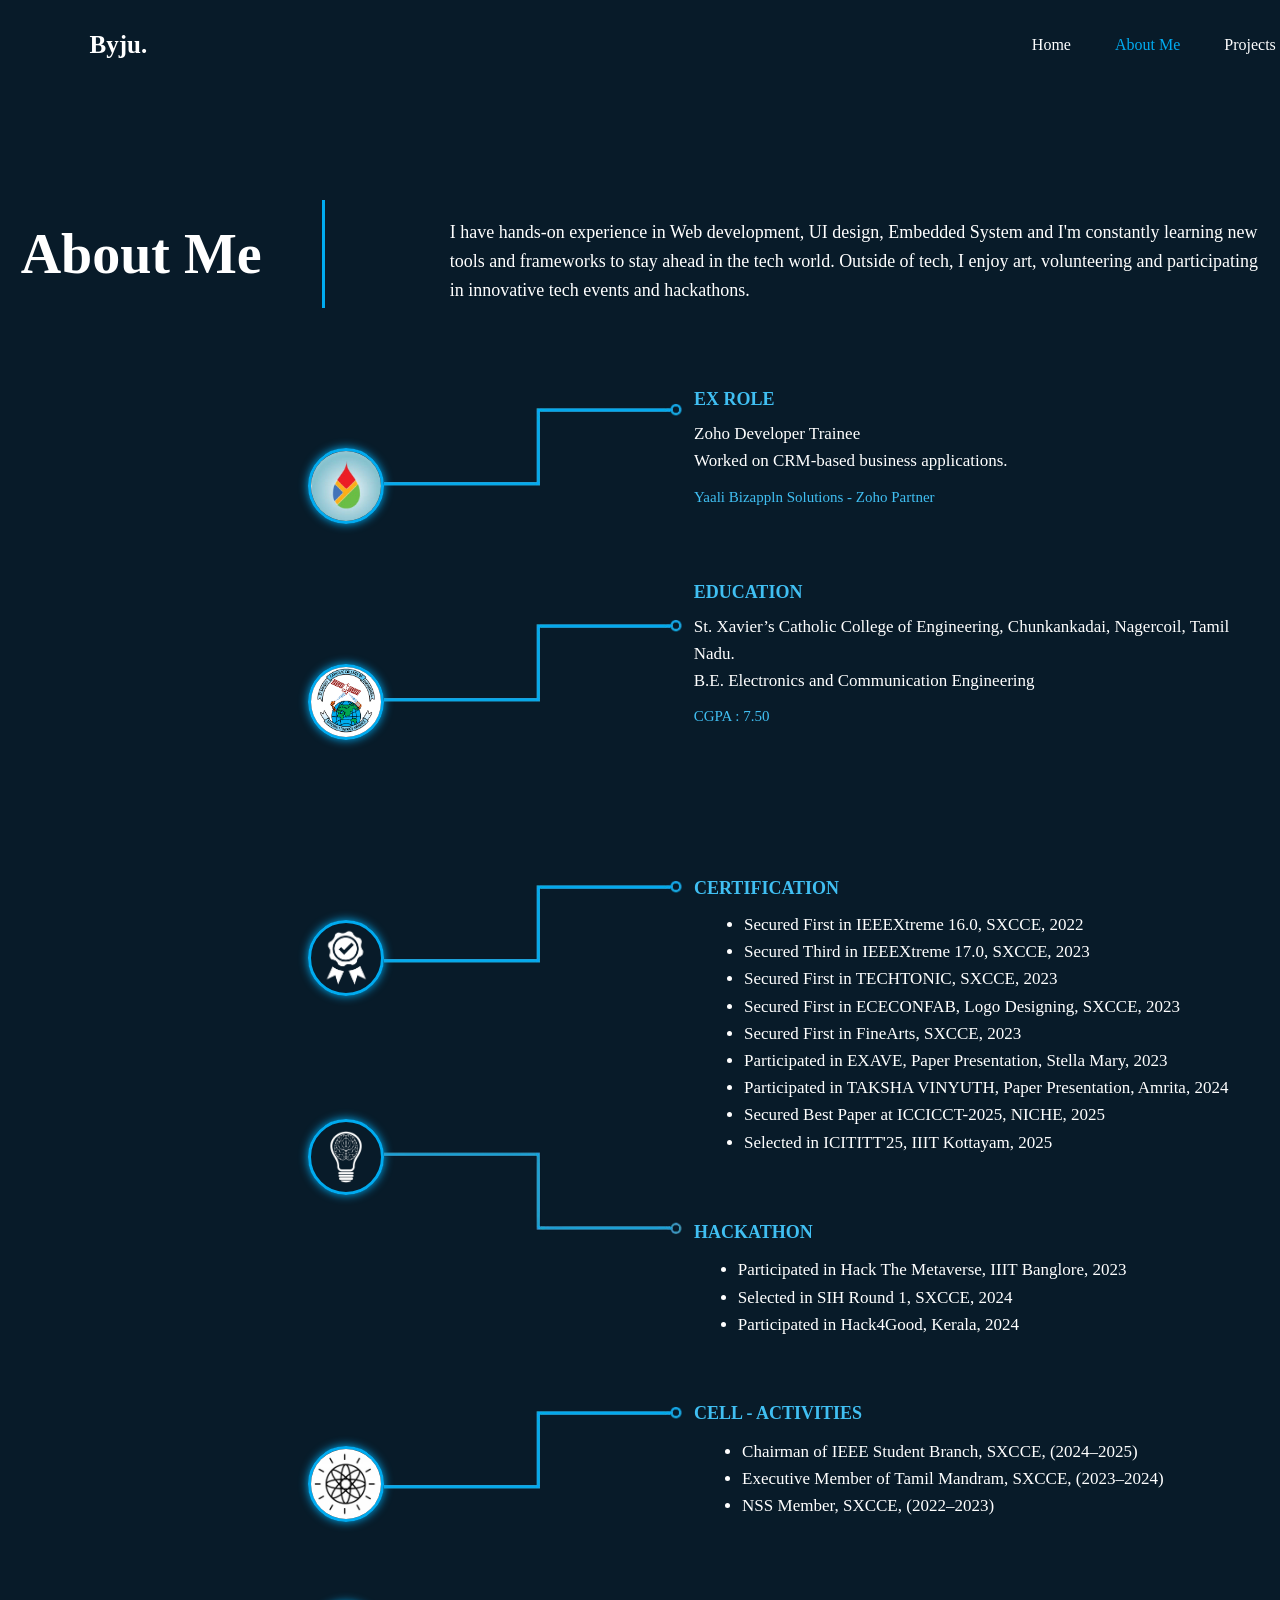
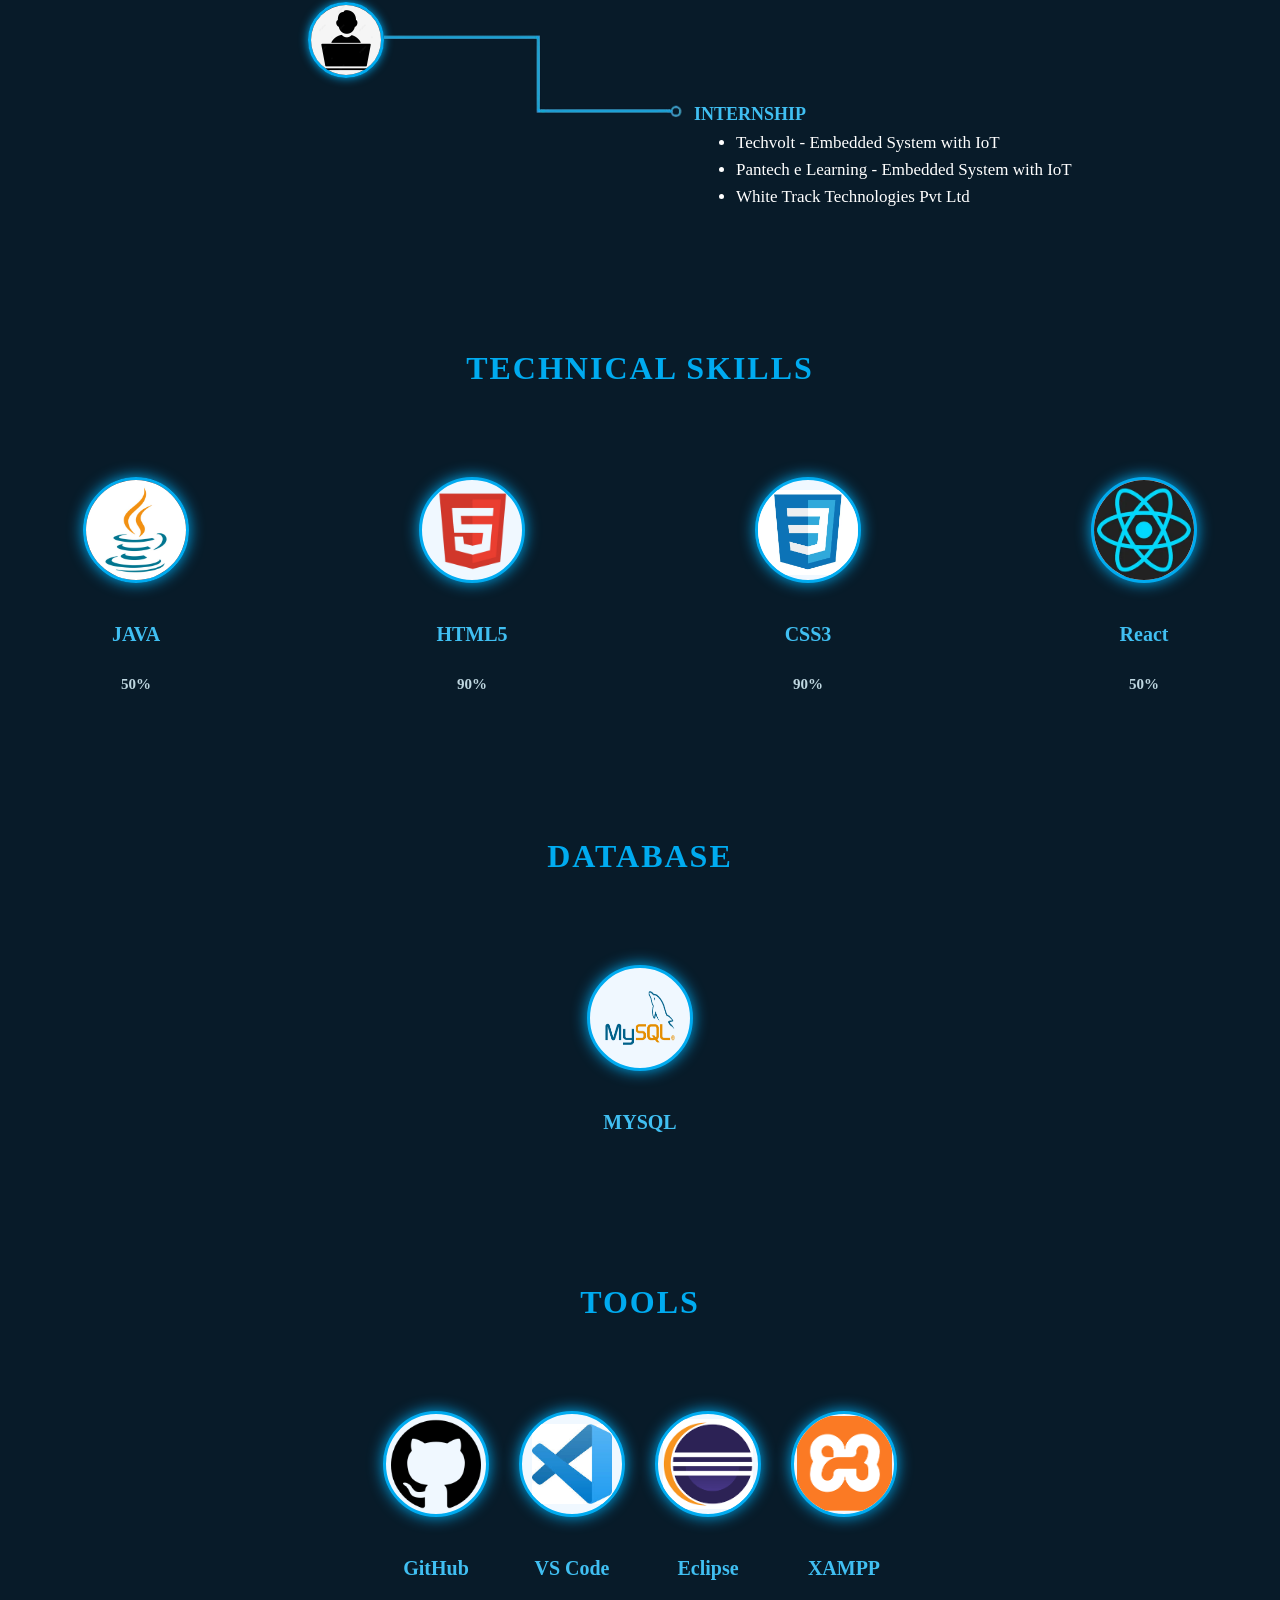
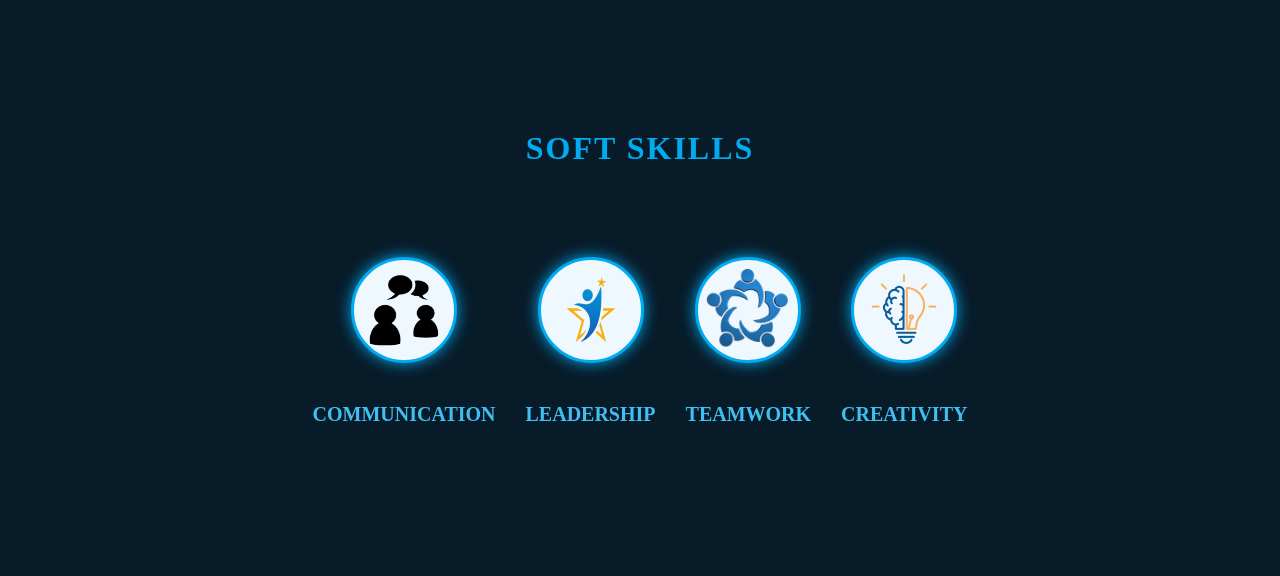
==== commit 0c65271d: "Update about.html" ====
--- a/about.html
+++ b/about.html
@@ -1,4 +1,3 @@
-<<<<<<< HEAD
 <!DOCTYPE html>
 <html lang="en">
 <head>
@@ -161,7 +160,7 @@
 
   <div class="skill-item" style="display: flex; flex-direction: column; align-items: center;">
     <div class="lan-box" style="background-color: aliceblue; margin-bottom: 20px;">
-      <img src="react.png" style="width: 95px; height: 96px;" alt="react">
+      <img src="react.png" style="width: 100px; height: 100px;" alt="react">
     </div>
     <p style="color: #40bff2; font-weight: bold; font-size: 20px; margin-left: 200px;">React</p>
     <p style="color: #bfd7e0; font-weight: bold; font-size: 15px; margin-left: 200px; margin-top: 10px;">50%</p>
@@ -263,260 +262,3 @@
 </html>
 
  
-=======
-<!DOCTYPE html>
-<html lang="en">
-<head>
-    <meta name="viewport" content="width=device-width, initial-scale=1.0">
-    <title>About Me</title>
-    <link rel="stylesheet" href="about.css">
-</head>
-<body>
-    <header class="header">
-        <a href="#" class="logo">Byju.</a>
-        <nav class="navbar">
-            <a href="index.html">Home</a>
-            <a href="about.html" class="active">About Me</a>
-            <a href="Projects.html">Projects</a>
-            <a href="contact.html">Contact</a>
-        </nav>
-    </header>
-
-<section class="about">
-  <div class="about-content">
-    <div class="about-row">
-      <h1><span>About</span> <span>Me</span></h1>
-      <div class="line-row">
-      <p>
-        Motivated Fullstack Developer with hands-on experience in Full Stack Web Development projects. Strong leadership experience as IEEE Student Branch Chairman. Passionate about building scalable applications and solving real-world problems using technology.
-      </p>
-    </div>
-    </div>
-  </div>
-</section>
-
-
-
-    <div class="certificate-row">
-  <div class="circle-box">
-    <img src="yaali.jpeg" style="width: 70px; height: 70px;" alt="certification">
-  </div>
-
-   <img src="line.png" class="line-img">
-
-  <div class="education-text" style="margin-top: 35px;">
-    <span>EX ROLE</span>
-    <p>
-      Zoho Developer Trainee
-      <br>
-      <p style="font-size:15px;  color:#40bff2;">Yaali Bizappln Solutions - Zoho Partner
-</p>
-    </p>
-  </div>
-</div>
-
-    
-
-    
-<div class="certificate-row">
-  <div class="circle-box" style="margin-top: -90px;">
-    <img src="xavier.png" style="width: 70px; height: 70px;" alt="certification">
-  </div>
-  <img src="line_op.png" style="width: 300px; height: 100px; margin-left: 0px; margin-top:-20px">
-
-  <div class="education-text" style="margin-top: 160px;">
-    <span>EDUCATION</span>
-    <p>
-      St. Xavier’s Catholic College of Engineering, Chunkankadai, Nagercoil, Tamil Nadu.
-      <br>
-      B.E. Electronics and Communication Engineering&emsp;&emsp;&emsp;<p style="font-size:15px;  color:#40bff2;">
-  CGPA : 7.50
-</p>
-    </p>
-  </div>
-</div>
-
-
-
-
-    
-    
-<div class="certificate-row" style="display: flex; align-items: center;">
-    <div class="circle-box" style="margin-top:140px">  
-        <img src="certificate_logo.png" style="width: 60px; height: 60px;" alt="certification">
-    </div>
-
-       <img src="line.png" style="width: 300px; height: 100px; margin-left: 0px; margin-top:70px ;">
-<span style="color: #40bff2; margin-left: 10px; font-size: 18px; font-weight: 700;">CERTIFICATION</span>
-<ul style="margin-top: 100px; margin-left: -135px; color: white; font-size: 17px;margin-bottom: -190px;line-height: 1.6;">
-  <li>Secured First in IEEEXtreme 16.0, SXCCE, 2022</li>
-  <li>Secured Third in IEEEXtreme 17.0, SXCCE, 2023</li>
-  <li>Secured First in TECHTONIC, SXCCE, 2023</li>
-  <li>Secured First in ECECONFAB, Logo Designing, SXCCE, 2023</li>
-  <li>Secured First in FineArts, SXCCE, 2023</li>
-  <li>Participated in EXAVE, Paper Presentation, Stella Mary, 2023</li>
-  <li>Participated in TAKSHA VINYUTH, Paper Presentation, Amrita, 2024</li>
-  <li>Secured Best Paper at ICCICCT-2025, NICHE, 2025</li>
-  <li>Selected in ICITITT'25, IIIT Kottayam, 2025</li>
-</ul>
-</div>
-
-<div class="hackathon-row" style="display: flex; align-items: center; margin-top: 60px;">
-  <div class="circle-box" style="margin-top: -150px;">
-    <img src="hackathon-.png" style="width: 100px; height: 100px;" alt="hackathon">
-  </div>
-  <img src="line_op.png" style="width: 300px; height: 100px; margin-left: 0px; margin-top:-80px">
-  <span style="color: #40bff2; margin-left: 10px; font-size: 18px; font-weight: 700;">HACKATHON</span>
-  <ul style="margin-top: 200px; margin-left: -115px; color: white; font-size: 17px; margin-bottom: 70px;line-height: 1.6;">
-  <li>Participated in Hack The Metaverse, IIIT Bangalore, 2023</li>
-  <li>Selected in SIH Round 1, SXCCE, 2024</li>
-  <li>Participated in Hack4Good, Kerala, 2024</li>
-</ul>
-</div>
-
-<div class="cell-activity" style="display: flex; align-items: center; margin-top: 60px;">
-  <div class="circle-box" style="margin-top: -290px;">
-    <img src="cell.jpg" style="width: 80px; height: 80px;" alt="cell activity">
-  </div>
-  <img src="line.png" style="width: 300px; height: 100px; margin-left: 0px; margin-top:-360px">
-  <span style="color: #40bff2; margin-left: 10px; font-size: 18px; font-weight: 700;margin-top: -430px;">CELL - ACTIVITIES</span>
-  <ul style="margin-bottom: 270px; margin-left: -160px; color: white; font-size: 17px; margin-top: -30px; line-height: 1.6;">
-  <li>Chairman of IEEE Student Branch, SXCCE, (2024–2025)</li>
-  <li>Executive Member of Tamil Mandram, SXCCE, (2023–2024)</li>
-  <li>NSS Member, SXCCE, (2022–2023)</li>
-</ul>
-</div>
-
-<div class="internship" style="display: flex; align-items: center; margin-top: 60px;">
-  <div class="circle-box" style="margin-top: -420px;">
-    <img src="internship.jpg" style="width: 80px; height: 80px;" alt="internship">
-  </div>
-  <img src="line_op.png" style="width: 300px; height: 100px; margin-left: 0px; margin-top:-350px">
-  <span style="color: #40bff2; margin-left: 10px; font-size: 18px; font-weight: 700;margin-top: -270px;">INTERNSHIP</span>
-  <ul style="margin-top: -220px; margin-left: -110px; color: white; font-size: 17px; margin-bottom: -60px; line-height: 1.6;">
-  <li>Techvolt - Embedded System with IoT</li>
-  <li>Pantech e Learning - Embedded System with IoT</li>
-  <li>White Track Technologies - Java Full-stack Development</li>
-</ul>
-</div>
-
-<center>
-  <h2 style="color: #00abf0; font-size: 32px; font-weight: bold; letter-spacing: 2px; margin-top: 100px; margin-bottom: -30px;">
-    TECHNICAL SKILLS</h2></center>
-
-<div class="skills-section" style="display: flex; flex-wrap: wrap; justify-content: center; gap: 30px; margin-top: 20px; margin-bottom: 130px;">
-  <div class="skill-item" style="display: flex; flex-direction: column; align-items: center;">
-    <div class="lan-box" style="background-color: transparent; margin-left: 0px; margin-bottom: 20px;">
-      <img src="java.jpg" style="width: 120px; height: 120px;" alt="java">
-    </div>
-    <p style="color: #40bff2; font-weight: bold; font-size: 20px;">JAVA</p>
-    <p style="color: #bfd7e0; font-weight: bold; font-size: 15px; margin-top: 10px;">70%</p>
-  </div>
-
-  <div class="skill-item" style="display: flex; flex-direction: column; align-items: center;">
-    <div class="lan-box" style="background-color: aliceblue; margin-bottom: 20px;">
-      <img src="html 5.png" style="width: 95px; height: 95px;" alt="html">
-    </div>
-    <p style="color: #40bff2; font-weight: bold; font-size: 20px; margin-left: 200px;">HTML</p>
-    <p style="color: #bfd7e0; font-weight: bold; font-size: 15px; margin-left: 200px; margin-top: 10px;">80%</p>
-  </div>
-
-  <div class="skill-item" style="display: flex; flex-direction: column; align-items: center;">
-    <div class="lan-box" style="background-color: aliceblue; margin-bottom: 20px;">
-      <img src="css.jpg" style="width: 120px; height: 85px; margin-top: 5px;" alt="css">
-    </div>
-    <p style="color: #40bff2; font-weight: bold; font-size: 20px; margin-left: 200px;">CSS</p>
-    <p style="color: #bfd7e0; font-weight: bold; font-size: 15px; margin-left: 200px; margin-top: 10px;">80%</p>
-  </div>
-
-  <div class="skill-item" style="display: flex; flex-direction: column; align-items: center;">
-    <div class="lan-box" style="background-color: aliceblue; margin-bottom: 20px;">
-      <img src="Figma.png" style="width: 95px; height: 70px;" alt="figma">
-    </div>
-    <p style="color: #40bff2; font-weight: bold; font-size: 20px; margin-left: 200px;">Figma - UI</p>
-    <p style="color: #bfd7e0; font-weight: bold; font-size: 15px; margin-left: 200px; margin-top: 10px;">50%</p>
-  </div>
-</div>
-
-<center>
-  <h2 style="color: #00abf0; font-size: 32px; font-weight: bold; letter-spacing: 2px; margin-top: 100px; margin-bottom: -30px;">
-    SOFT SKILLS
-  </h2>
-</center>
-
-<div class="skills-section" style="display: flex; flex-wrap: wrap; justify-content: center; gap: 30px; margin-top: 20px; margin-bottom: 130px;">
-  <div class="skill-item" style="display: flex; flex-direction: column; align-items: center;">
-    <div class="lans-box" style="background-color: aliceblue; margin-bottom: 20px;">
-      <img src="comm.png" style="width: 70px; height: 75px;" alt="comm">
-    </div>
-    <p style="color: #40bff2; font-weight: bold; font-size: 20px;">COMMUNICATION</p>
-  </div>
-
-  <div class="skill-item" style="display: flex; flex-direction: column; align-items: center;">
-    <div class="lans-box" style="background-color: aliceblue; margin-bottom: 20px;">
-       <img src="leader.png" style="width: 130px; height: 125px;" alt="leader">
-    </div>
-    <p style="color: #40bff2; font-weight: bold; font-size: 20px;">LEADERSHIP</p>
-  </div>
-
-  <div class="skill-item" style="display: flex; flex-direction: column; align-items: center;">
-    <div class="lans-box" style="background-color: aliceblue; margin-bottom: 20px;">
-      <img src="teamwork-.png" style="width: 120px; height: 110px; margin-bottom: 2px;" alt="team">
-    </div>
-    <p style="color: #40bff2; font-weight: bold; font-size: 20px;">TEAMWORK</p>
-  </div>
-
-  <div class="skill-item" style="display: flex; flex-direction: column; align-items: center;">
-    <div class="lans-box" style="background-color: aliceblue; margin-bottom: 20px;">
-      <img src="creativity.png" style="width: 135px; height: 130px; margin-bottom: 2px;" alt="creativity">
-    </div>
-    <p style="color: #40bff2; font-weight: bold; font-size: 20px;">CREATIVITY</p>
-  </div>
-</div>
-
-
-</body>
-</html>
-
-
- 
-
-
-
-
-
-
-
-
-
-
-
-
-
-
-
-
-
-
-
-
-
-
-
-
-
-
-
-
-
-
-
-
-
-
-
-
-
-
-
->>>>>>> e2b16ebb049f83a37eae8369c4b22474b869e565
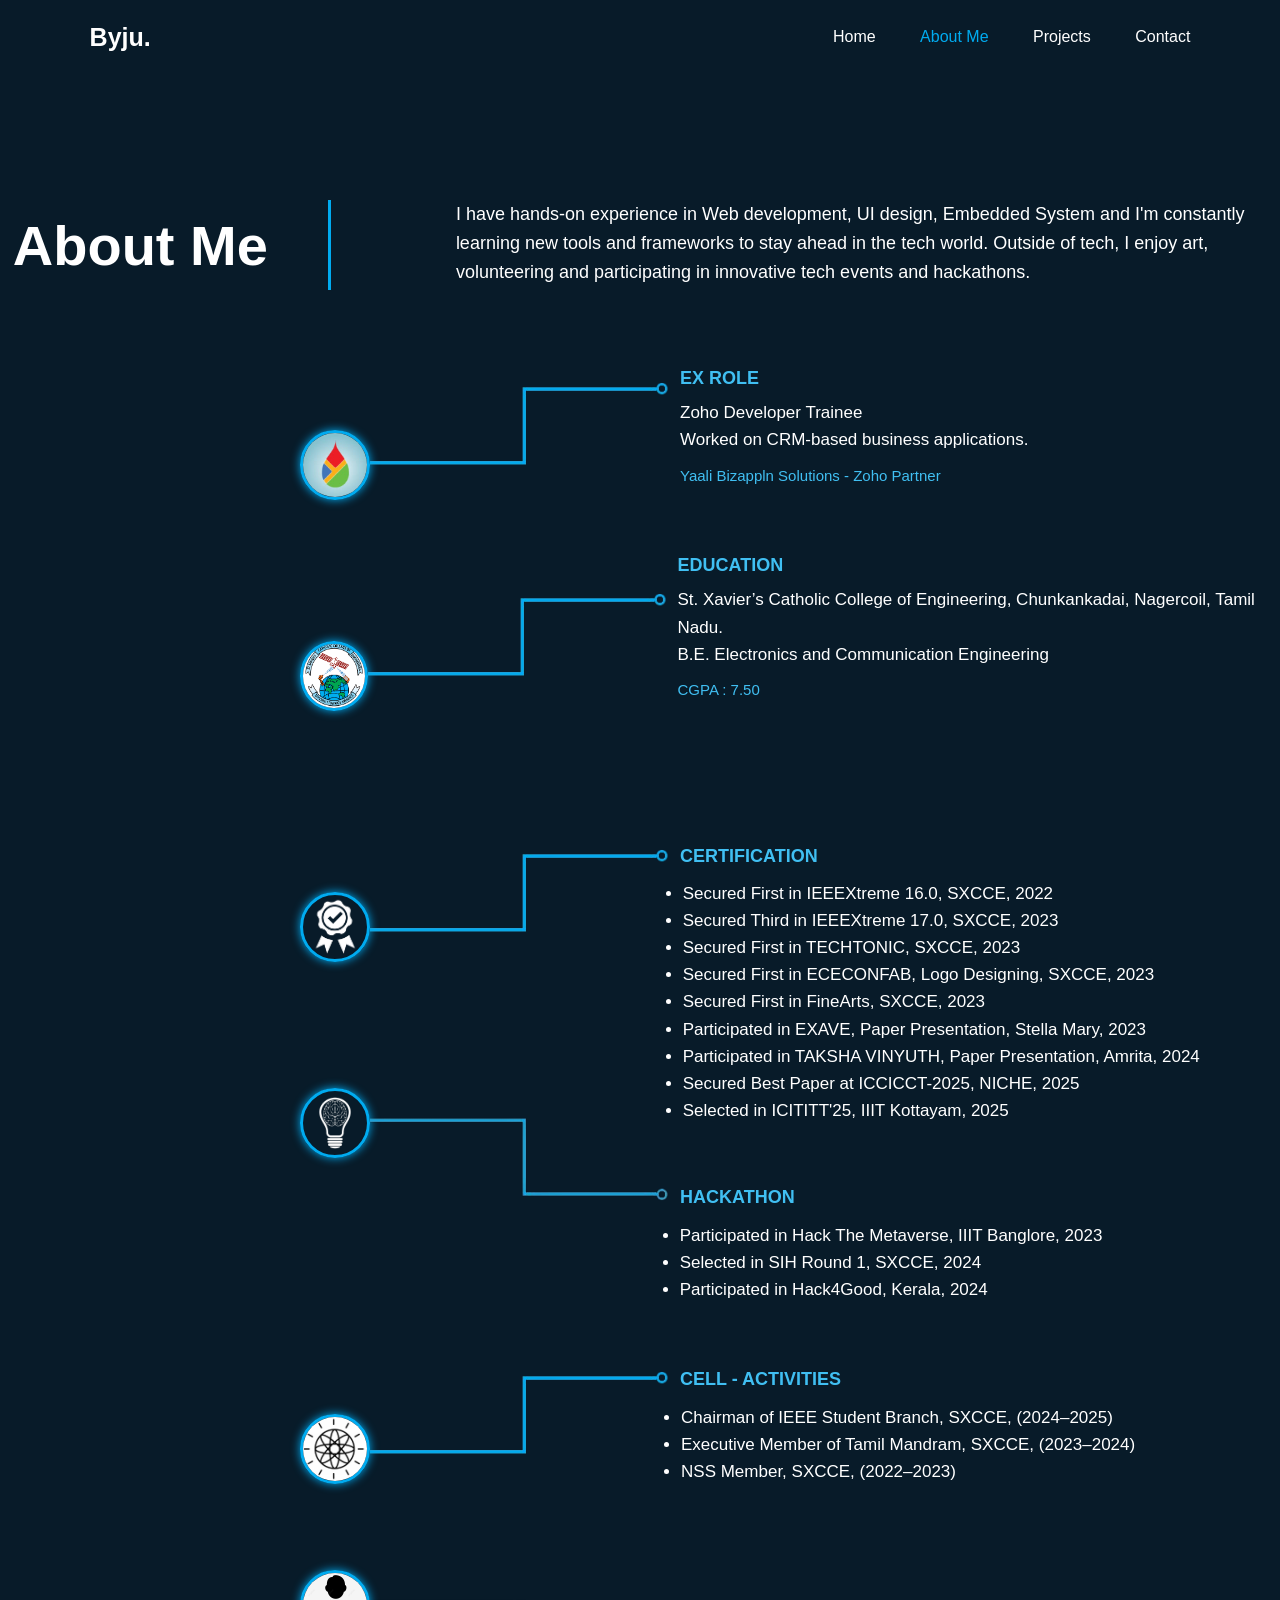
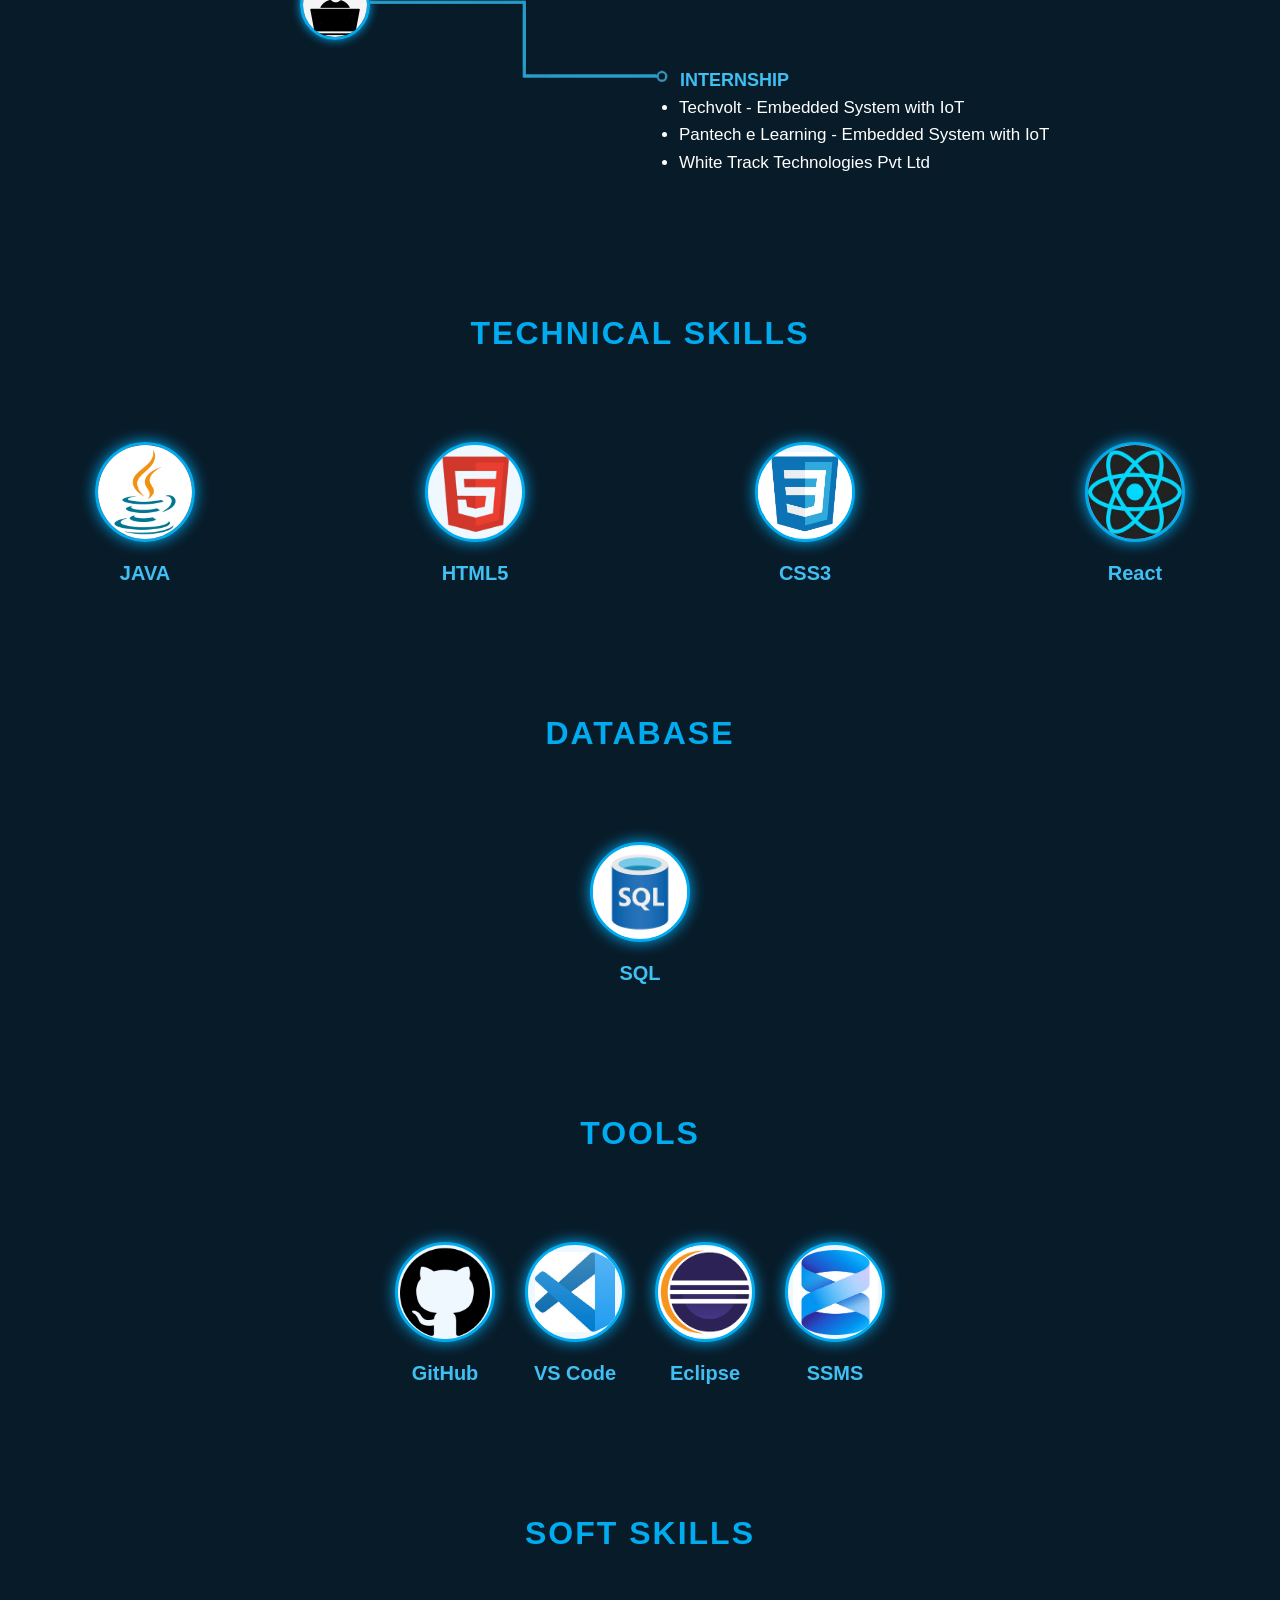
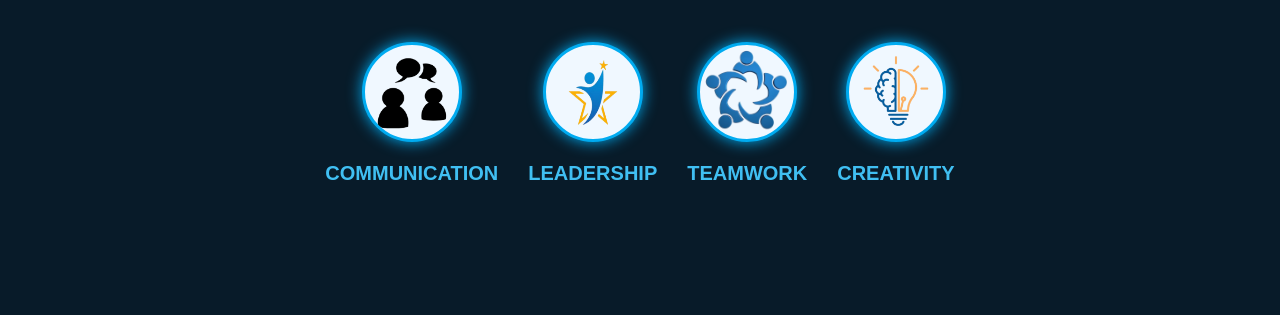
==== commit 7261fae9: "Update about.html" ====
--- a/about.html
+++ b/about.html
@@ -139,7 +139,6 @@
       <img src="java.jpg" style="width: 120px; height: 120px;" alt="java">
     </div>
     <p style="color: #40bff2; font-weight: bold; font-size: 20px;">JAVA</p>
-    <p style="color: #bfd7e0; font-weight: bold; font-size: 15px; margin-top: 10px;">50%</p>
   </div>
 
   <div class="skill-item" style="display: flex; flex-direction: column; align-items: center;">
@@ -147,7 +146,6 @@
       <img src="html 5.png" style="width: 95px; height: 95px;" alt="html">
     </div>
     <p style="color: #40bff2; font-weight: bold; font-size: 20px; margin-left: 200px;">HTML5</p>
-    <p style="color: #bfd7e0; font-weight: bold; font-size: 15px; margin-left: 200px; margin-top: 10px;">90%</p>
   </div>
 
   <div class="skill-item" style="display: flex; flex-direction: column; align-items: center;">
@@ -155,7 +153,6 @@
       <img src="css.jpg" style="width: 120px; height: 85px; margin-top: 5px;" alt="css">
     </div>
     <p style="color: #40bff2; font-weight: bold; font-size: 20px; margin-left: 200px;">CSS3</p>
-    <p style="color: #bfd7e0; font-weight: bold; font-size: 15px; margin-left: 200px; margin-top: 10px;">90%</p>
   </div>
 
   <div class="skill-item" style="display: flex; flex-direction: column; align-items: center;">
@@ -163,7 +160,6 @@
       <img src="react.png" style="width: 100px; height: 100px;" alt="react">
     </div>
     <p style="color: #40bff2; font-weight: bold; font-size: 20px; margin-left: 200px;">React</p>
-    <p style="color: #bfd7e0; font-weight: bold; font-size: 15px; margin-left: 200px; margin-top: 10px;">50%</p>
   </div>
 </div>
 
@@ -177,9 +173,9 @@
   <div class="skills-section" style="display: flex; flex-wrap: wrap; justify-content: center; gap: 30px; margin-top: 20px; margin-bottom: 130px;">
     <div class="skill-item" style="display: flex; flex-direction: column; align-items: center;">
       <div class="lans-box" style="background-color: aliceblue; margin-bottom: 20px;">
-        <img src="mysql.png" style="width: 90px; height: 90px;" alt="mysql">
-      </div>
-      <p style="color: #40bff2; font-weight: bold; font-size: 20px;">MYSQL</p>
+        <img src="sql.jpg" style="width: 120px; height: 90px;" alt="sql">
+      </div>
+      <p style="color: #40bff2; font-weight: bold; font-size: 20px;">SQL</p>
     </div>
 </div>
 
@@ -214,9 +210,9 @@
 
     <div class="skill-item" style="display: flex; flex-direction: column; align-items: center;">
       <div class="lans-box" style="background-color: aliceblue; margin-bottom: 20px;">
-        <img src="xampp.png" style="width: 95px; height: 95px;" alt="xampp">
-      </div>
-      <p style="color: #40bff2; font-weight: bold; font-size: 20px;">XAMPP</p>
+        <img src="ssms.jpg" style="width: 85px; height: 85px;" alt="xampp">
+      </div>
+      <p style="color: #40bff2; font-weight: bold; font-size: 20px;">SSMS</p>
     </div>
 </div>
 
--- a/about.css
+++ b/about.css
@@ -1,4 +1,3 @@
-<<<<<<< HEAD
 * {
     margin: 0;
     padding: 0;
@@ -367,381 +366,3 @@
 
 
 }
-=======
-* {
-    margin: 0;
-    padding: 0;
-    box-sizing: border-box;
-    font-family: 'Poppins', sans-serif;
-}
-
-body {
-    background: #081b29;
-    color: white;
-}
-
-.header {
-    position: fixed;
-    top: 0;
-    left: 0;
-    width: 100%;
-    height: 15px;
-    padding: 37px 7%;
-    background: #081b29;
-    display: flex;
-    justify-content: space-between;
-    align-items: center;
-    z-index: 100;
-}
-
-.logo {
-    font-size: 25px;
-    font-weight: 600;
-    color: rgb(255, 255, 255);
-    text-decoration: none;
-}
-
-.navbar a {
-    margin-left: 40px;
-    text-decoration: none;
-    color: rgb(255, 255, 255);
-    font-weight: 500;
-    transition: 1s;
-}
-
-.navbar a:hover,
-.navbar a.active {
-    color: #00abf0
-}
-.about {
-  margin-top: 10vh;
-  padding: 0 1%;
-  text-align: center;
-}
-
-.about-content {
-  max-width: 1320px;
-  margin: 0 auto;
-  margin-top: 200px;
-}
-.about-content h1 {
-  font-size: 56px;
-  font-weight: 700;
-  margin: 0;
-  white-space: nowrap; 
-}
-
-.about-row {
-  display: flex;
-  align-items: center;
-  text-align: left;
-  gap: 30px; 
-}
-.about-row p {
-    font-size: 25px;
-    line-height: 1.6;
-    margin-bottom: 4px;
-}
-
-.line-row {
-  border-left: 3px solid #00abf0;
-  padding-left: 25px;
-
-}
-
-
-.about-content h1 {
-  font-size: 56px;
-  font-weight: 700;
-  margin: 0;
-  margin-right: 30px; 
-}
-
-
-.about-content p {
-  font-size: 18px;
-  line-height: 1.6;
-  max-width: 1000px;
-  padding-left: 100px;
-}
-
-.circle-box {
-    width: 70px;
-    height: 70px;
-    border-radius: 50%;
-    overflow: hidden;
-    border: 3px solid #00abf0;
-    box-shadow: 0 0 10px #00abf0;
-    display: flex;
-    justify-content: center;
-    align-items: center;
-    margin-left: 300px;
-    margin-top: 100px;
-}
-.lan-box {
-    width: 100px;
-    height: 100px;
-    border-radius: 50%;
-    overflow: hidden;
-    border: 3px solid #00abf0;
-    box-shadow: 0 0 15px #00abf0;
-    display: flex;
-    justify-content: center;
-    align-items: center;
-    margin-left: 200px;
-    margin-top: 100px;
-}
-
-.lans-box {
-    width: 100px;
-    height: 100px;
-    border-radius: 50%;
-    overflow: hidden;
-    border: 3px solid #00abf0;
-    box-shadow: 0 0 15px #00abf0;
-    display: flex;
-    justify-content: center;
-    align-items: center;
-    margin-top: 100px;
-}
-
-
-
-
-
-
-.certificate-row {
-  display: flex;
-  align-items: center;
-  margin: 40px 0;
-}
-
-.certificate-row .circle-box img {
-  width: 70px;
-  height: 70px;
-}
-.certificate-row .line-img {
-  width: 300px;
-  height: 100px;
-  margin-top: 20px;
-}
-/* Text Styling */
-.certificate-row .education-text span {
-  color: #40bff2;
-  font-size: 18px;
-  font-weight: 700;
-  margin-left: 10px;
-}
-
-.certificate-row .education-text p {
-  color: white;
-  font-size: 17px;
-  line-height: 1.6;
-  margin: 10px 0 0 10px;
-}
-
-/* 🔹 Responsive Fix for ≤768px */
-@media (max-width: 768px) {
-  .certificate-row {
-    flex-direction: column;
-    text-align: center;
-  }
-
-  .certificate-row .circle-box,
-  .certificate-row .line-img {
-    display: none;
-  }
-
-  .certificate-row .education-text span {
-    margin: 10px 0;
-    font-size: 16px;
-  }
-
-  .certificate-row .education-text p {
-    font-size: 15px;
-    margin: 5px 0 0 0;
-    text-align: center;
-  }
-}
-
-
-
-
-
-
-@media screen and (max-width: 768px) {
-  .header {
-    flex-direction: column;
-    align-items: flex-start;
-    padding: 20px 5%;
-    height: 100px;
-  }
-
-  .navbar {
-    display: flex;
-    flex-wrap: wrap;
-    margin-top: 10px;
-  }
-
-  .navbar a {
-    margin: 10px 10px 0 0;
-  }
-
-  .about {
-    margin-top: 20vh;
-    padding: 0 5%;
-  }
-
-  .about-content {
-    margin-top: 100px;
-  }
-
-  .about-content h1 {
-    font-size: 36px;
-    white-space: normal;
-    text-align: center;
-  }
-
-  .about-row {
-    flex-direction: column;
-    align-items: center;
-    text-align: center;
-  }
-
-  .about-content p {
-    padding-left: 0;
-    font-size: 16px;
-  }
-  
-  .lan-box {
-    width: 80px;
-    height: 80px;
-    margin: 40px auto 20px auto;
-  }
-
-  p[style*="margin-left"] {
-    margin-left: 0 !important;
-    text-align: center;
-  }
-
-    .certificate-row {
-    flex-direction: column;
-    align-items: center;
-    text-align: center;
-    margin: 40px 0;
-  
-  }
-
-  .certificate-row .circle-box {
-   display: none;
-  }
-
-  .certificate-row img {
-    display: none; 
-  }
-
-  .certificate-row span {
-    margin: 20px 0 10px 0 !important;
-    font-size: 16px !important;
-  }
-
-  .certificate-row ul {
-    margin: 10px 20px !important;
-    padding-left: 20px;
-    font-size: 15px;
-    text-align: left;
-    line-height: 1.6;
-  }
-
-    
-    .hackathon-row {
-    flex-direction: column;
-    align-items: center;
-    text-align: center;
-    margin: 40px 0;
-  
-  }
-
-  .hackathon-row .circle-box {
-   display: none;
-  }
-
-  .hackathon-row img {
-    display: none; 
-  }
-
-  .hackathon-row span {
-    margin: 20px 0 10px 0 !important;
-    font-size: 16px !important;
-  }
-
-  .hackathon-row ul {
-    margin: 10px 20px !important;
-    padding-left: 20px;
-    font-size: 15px;
-    text-align: left;
-    line-height: 1.6;
-  }
-  
-  .cell-activity{
-    flex-direction: column;
-    align-items: center;
-    text-align: center;
-    margin: 40px 0;
-  
-  }
-
-  .cell-activity .circle-box {
-   display: none;
-  }
-
-  .cell-activity img {
-    display: none; 
-  }
-
-  .cell-activity span {
-    margin: 20px 0 10px 0 !important;
-    font-size: 16px !important;
-  }
-
-  .cell-activity ul {
-    margin: 10px 20px !important;
-    padding-left: 20px;
-    font-size: 15px;
-    text-align: left;
-    line-height: 1.6;
-  }
-  
-.internship{
-    flex-direction: column;
-    align-items: center;
-    text-align: center;
-    margin: 40px 0;
-  
-  }
-
-  .internship .circle-box {
-   display: none;
-  }
-
-  .internship img {
-    display: none; 
-  }
-
-  .internship span {
-    margin: 20px 0 10px 0 !important;
-    font-size: 16px !important;
-  }
-
-  .internship ul {
-    margin: 10px 20px !important;
-    padding-left: 20px;
-    font-size: 15px;
-    text-align: left;
-    line-height: 1.6;
-  }
-
-
-}
-
->>>>>>> e2b16ebb049f83a37eae8369c4b22474b869e565
